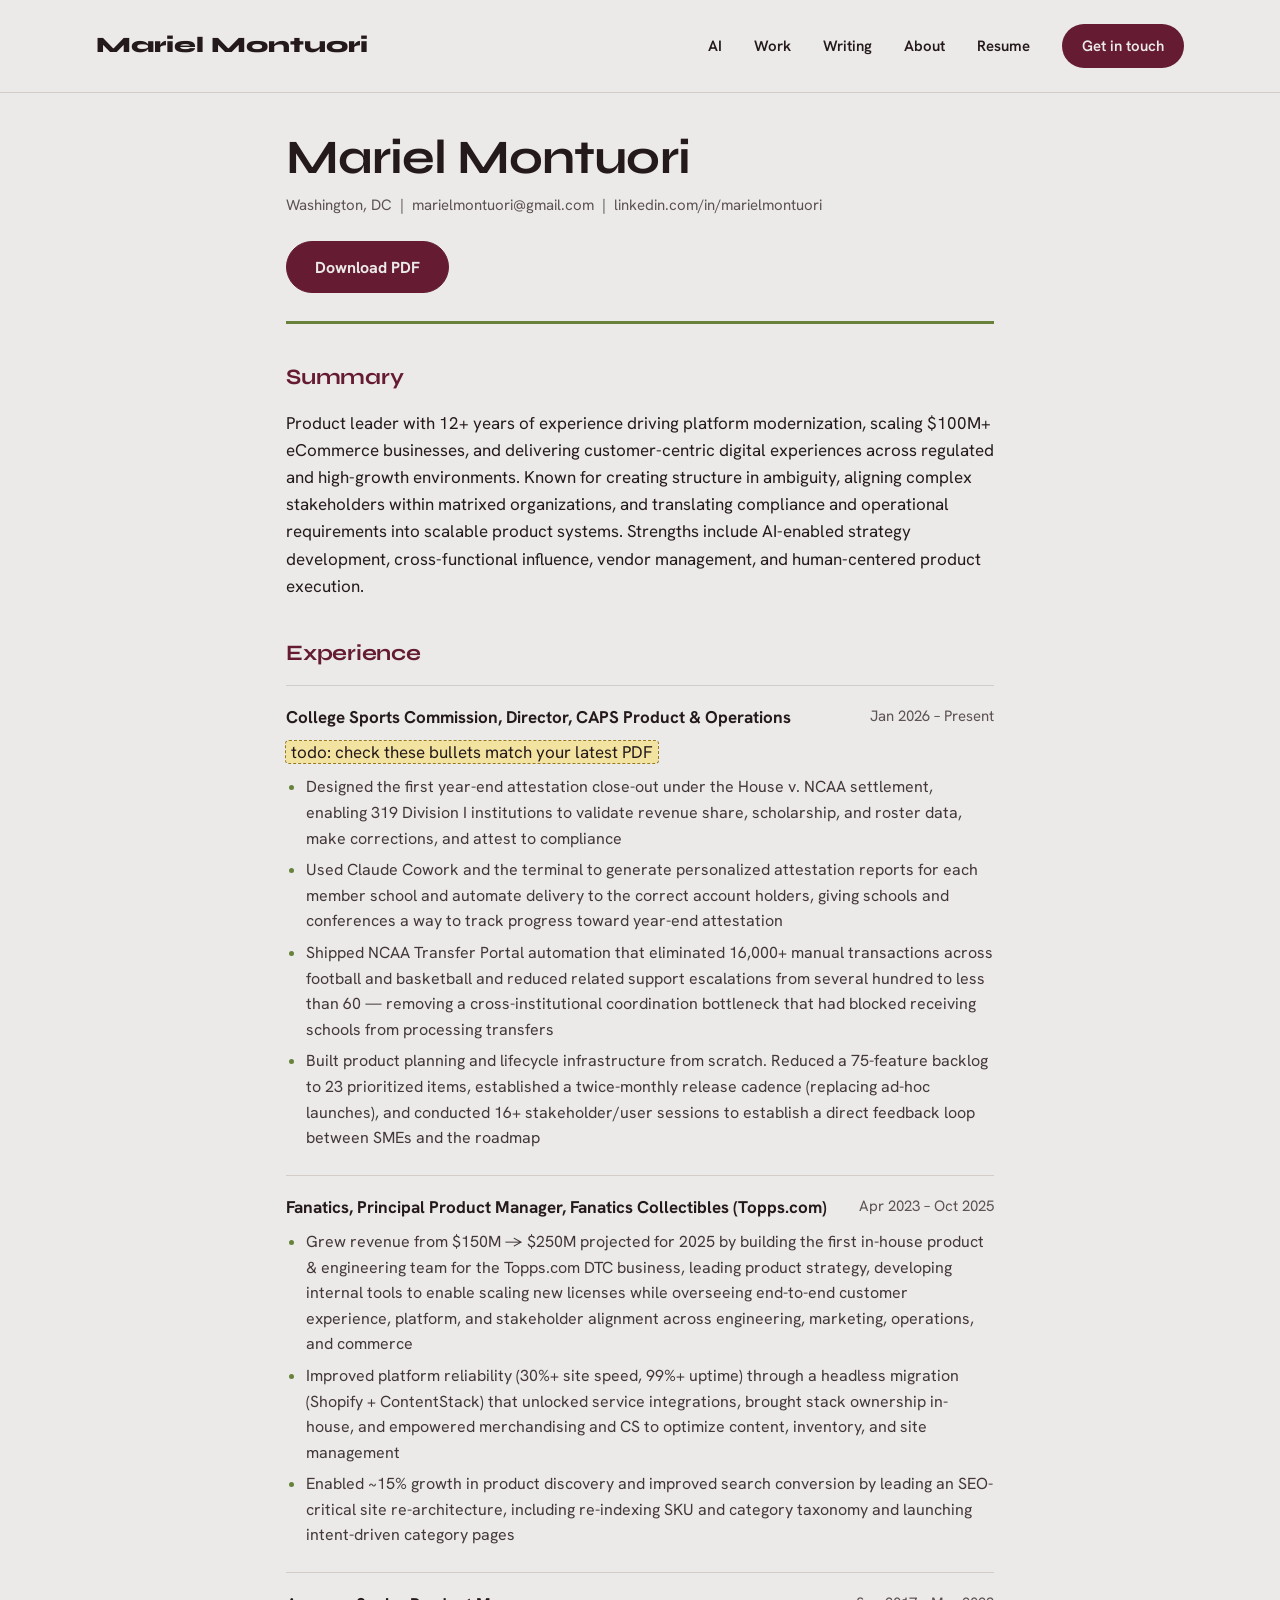
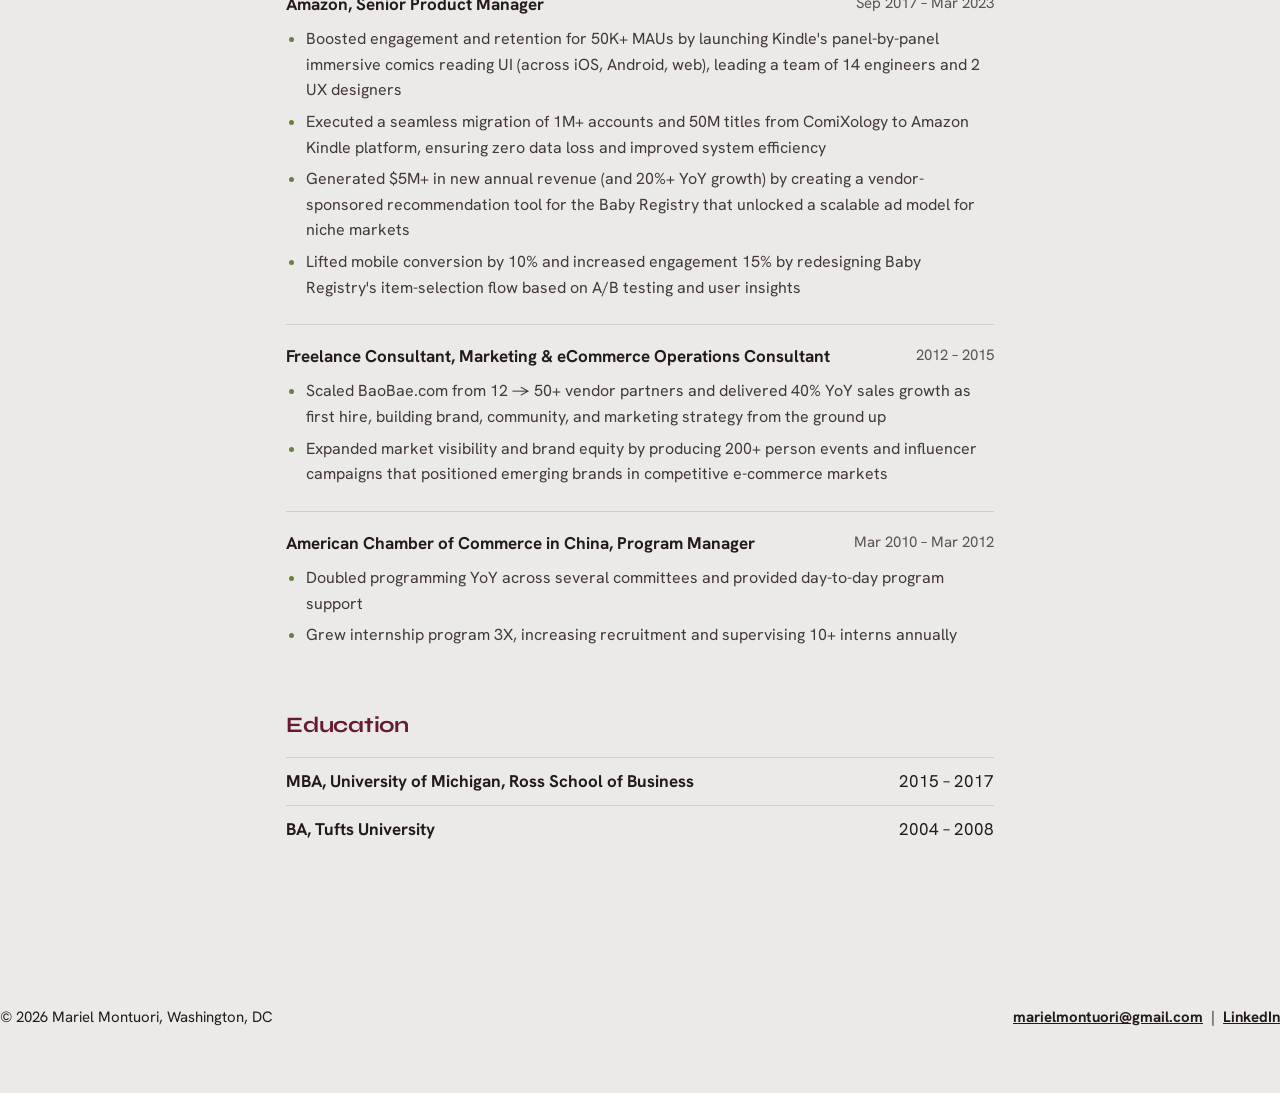
==== resume/index.html @ a65aebe3 "Create Resume index.html" ====
<!doctype html>
<html lang="en">
<head>
<meta charset="utf-8">
<meta name="viewport" content="width=device-width, initial-scale=1">
<meta property="og:image" content="https://mariel.app/og-image.png">
<link rel="preconnect" href="https://fonts.googleapis.com">
<link rel="preconnect" href="https://fonts.gstatic.com" crossorigin>
<link href="https://fonts.googleapis.com/css2?family=Syne:wght@600;700;800&family=Hanken+Grotesk:wght@400;500;600;700&display=swap" rel="stylesheet">
<link rel="stylesheet" href="/styles.css">
<title>Resume | Mariel Montuori</title>
<meta name="description" content="Resume of Mariel Montuori, product leader with 12+ years across regulated, high-growth, and global-scale businesses.">
<meta property="og:title" content="Resume | Mariel Montuori">
</head>
<body>
<nav class="site-nav" aria-label="Main">
  <div class="wrap">
    <a class="brand" href="/">Mariel Montuori</a>
    <div class="nav-links">
      <a class="hide-sm" href="/#ai">AI</a>
      <a class="hide-xs" href="/#work">Work</a>
      <a class="hide-sm" href="/writing/">Writing</a>
      <a class="hide-sm" href="/#about">About</a>
      <a href="/resume/">Resume</a>
      <a class="cta" href="/#contact"><span class="hide-xs">Get in touch</span><span class="show-xs">Contact</span></a>
    </div>
  </div>
</nav>
<main class="wrap resume">
  <div class="resume-top">
    <div>
      <h1>Mariel Montuori</h1>
      <p>Washington, DC &nbsp;|&nbsp; marielmontuori@gmail.com &nbsp;|&nbsp; linkedin.com/in/marielmontuori</p>
    </div>
    <a class="btn btn--solid" href="/resume/Mariel_Montuori_Resume.pdf" download>Download PDF</a>
  </div>

  <h2>Summary</h2>
  <p>Product leader with 12+ years of experience driving platform modernization, scaling $100M+ eCommerce businesses, and delivering customer-centric digital experiences across regulated and high-growth environments. Known for creating structure in ambiguity, aligning complex stakeholders within matrixed organizations, and translating compliance and operational requirements into scalable product systems. Strengths include AI-enabled strategy development, cross-functional influence, vendor management, and human-centered product execution.</p>

  <h2>Experience</h2>

  <div class="role">
    <div class="role-head"><b>College Sports Commission, Director, CAPS Product &amp; Operations</b><span>Jan 2026 – Present</span></div>
    <p class="todo-note" style="margin-bottom:8px"><span class="todo">todo: check these bullets match your latest PDF</span></p>
    <ul>
      <li>Designed the first year-end attestation close-out under the House v. NCAA settlement, enabling 319 Division I institutions to validate revenue share, scholarship, and roster data, make corrections, and attest to compliance</li>
      <li>Used Claude Cowork and the terminal to generate personalized attestation reports for each member school and automate delivery to the correct account holders, giving schools and conferences a way to track progress toward year-end attestation</li>
      <li>Shipped NCAA Transfer Portal automation that eliminated 16,000+ manual transactions across football and basketball and reduced related support escalations from several hundred to less than 60 — removing a cross-institutional coordination bottleneck that had blocked receiving schools from processing transfers</li>
      <li>Built product planning and lifecycle infrastructure from scratch. Reduced a 75-feature backlog to 23 prioritized items, established a twice-monthly release cadence (replacing ad-hoc launches), and conducted 16+ stakeholder/user sessions to establish a direct feedback loop between SMEs and the roadmap</li>
    </ul>
  </div>

  <div class="role">
    <div class="role-head"><b>Fanatics, Principal Product Manager, Fanatics Collectibles (Topps.com)</b><span>Apr 2023 – Oct 2025</span></div>
    <ul>
      <li>Grew revenue from $150M → $250M projected for 2025 by building the first in-house product &amp; engineering team for the Topps.com DTC business, leading product strategy, developing internal tools to enable scaling new licenses while overseeing end-to-end customer experience, platform, and stakeholder alignment across engineering, marketing, operations, and commerce</li>
      <li>Improved platform reliability (30%+ site speed, 99%+ uptime) through a headless migration (Shopify + ContentStack) that unlocked service integrations, brought stack ownership in-house, and empowered merchandising and CS to optimize content, inventory, and site management</li>
      <li>Enabled ~15% growth in product discovery and improved search conversion by leading an SEO-critical site re-architecture, including re-indexing SKU and category taxonomy and launching intent-driven category pages</li>
    </ul>
  </div>

  <div class="role">
    <div class="role-head"><b>Amazon, Senior Product Manager</b><span>Sep 2017 – Mar 2023</span></div>
    <ul>
      <li>Boosted engagement and retention for 50K+ MAUs by launching Kindle's panel-by-panel immersive comics reading UI (across iOS, Android, web), leading a team of 14 engineers and 2 UX designers</li>
      <li>Executed a seamless migration of 1M+ accounts and 50M titles from ComiXology to Amazon Kindle platform, ensuring zero data loss and improved system efficiency</li>
      <li>Generated $5M+ in new annual revenue (and 20%+ YoY growth) by creating a vendor-sponsored recommendation tool for the Baby Registry that unlocked a scalable ad model for niche markets</li>
      <li>Lifted mobile conversion by 10% and increased engagement 15% by redesigning Baby Registry's item-selection flow based on A/B testing and user insights</li>
    </ul>
  </div>

  <div class="role">
    <div class="role-head"><b>Freelance Consultant, Marketing &amp; eCommerce Operations Consultant</b><span>2012 – 2015</span></div>
    <ul>
      <li>Scaled BaoBae.com from 12 → 50+ vendor partners and delivered 40% YoY sales growth as first hire, building brand, community, and marketing strategy from the ground up</li>
      <li>Expanded market visibility and brand equity by producing 200+ person events and influencer campaigns that positioned emerging brands in competitive e-commerce markets</li>
    </ul>
  </div>

  <div class="role">
    <div class="role-head"><b>American Chamber of Commerce in China, Program Manager</b><span>Mar 2010 – Mar 2012</span></div>
    <ul>
      <li>Doubled programming YoY across several committees and provided day-to-day program support</li>
      <li>Grew internship program 3X, increasing recruitment and supervising 10+ interns annually</li>
    </ul>
  </div>

  <h2>Education</h2>
  <div class="edu"><b>MBA, University of Michigan, Ross School of Business</b><span>2015 – 2017</span></div>
  <div class="edu"><b>BA, Tufts University</b><span>2004 – 2008</span></div>
</main>
<footer class="wrap page-foot">
  <span>© 2026 Mariel Montuori, Washington, DC</span>
  <span><a href="mailto:marielmontuori@gmail.com">marielmontuori@gmail.com</a> &nbsp;|&nbsp; <a href="https://linkedin.com/in/marielmontuori">LinkedIn</a></span>
</footer>
</body>
</html>
---- styles.css ----
/* mariel.app shared styles. Oxblood palette, Syne + Hanken Grotesk. */
:root{
  --bg:#EBEAE8; --ink:#241A1B; --body:#433739; --muted:#5C5153; --rule:#D2CDC9;
  --accent:#651C32; --pop:#67823A; --photo:#D3C8C2; --chip:#DDE4D0;
  --band:#651C32; --band-text:#EBEAE8; --band-body:#E8D6DB; --band-muted:#D6BCC4; --band-rule:#874256;
  --pad:96px; --display:'Syne',system-ui,sans-serif; --text:'Hanken Grotesk',system-ui,sans-serif;
}
*{box-sizing:border-box}
html{scroll-behavior:smooth}
@media (prefers-reduced-motion:reduce){html{scroll-behavior:auto}}
body{margin:0;background:var(--bg);color:var(--ink);font-family:var(--text);font-size:17px;line-height:1.6;-webkit-font-smoothing:antialiased}
a{color:inherit}
img{max-width:100%;display:block}
:focus-visible{outline:3px solid var(--pop);outline-offset:3px;border-radius:4px}
h1,h2,h3{font-family:var(--display);font-weight:700;margin:0;letter-spacing:-.02em}
p{margin:0}
.show-xs{display:none}
.sr-only{position:absolute;width:1px;height:1px;overflow:hidden;clip:rect(0 0 0 0);white-space:nowrap}
.wrap{max-width:1440px;margin:0 auto;padding:0 var(--pad)}
.label{font-size:15px;font-weight:700;color:var(--muted)}
.grid12{display:grid;grid-template-columns:repeat(12,minmax(0,1fr));column-gap:24px}

/* Placeholders to fill before publishing. Search the file for "todo". */
.todo{background:#F3E3A0;color:#241A1B;outline:1px dashed #9A7B12;padding:0 5px;border-radius:3px;font-style:normal}
.draft{outline:1.5px dashed #9A7B12;outline-offset:8px;border-radius:4px}
.draft::before{content:"Draft: rewrite in your voice";display:block;font-size:12px;font-weight:700;color:#7A5F0C;margin-bottom:6px}

/* Buttons */
.btn{display:inline-flex;align-items:center;gap:8px;min-height:52px;padding:0 28px;border-radius:999px;font-weight:700;font-size:16px;text-decoration:none;border:1.5px solid var(--ink)}
.btn--solid{background:var(--accent);border-color:var(--accent);color:var(--bg)}
.btn-row{display:flex;flex-wrap:wrap;gap:14px}
.more{display:inline-flex;align-items:center;gap:8px;font-weight:700;text-decoration:none;border-bottom:2px solid currentColor;padding-bottom:2px;width:fit-content}
.more svg{width:18px;height:18px}

/* Nav */
.site-nav{border-bottom:1px solid var(--rule)}
.site-nav .wrap{display:flex;justify-content:space-between;align-items:center;gap:24px;padding-top:24px;padding-bottom:24px}
.brand{font-family:var(--display);font-size:22px;font-weight:800;text-decoration:none}
.nav-links{display:flex;gap:32px;align-items:center;font-size:15px;font-weight:600}
.nav-links a{text-decoration:none;white-space:nowrap}
.brand{white-space:nowrap}
.nav-links .cta{display:inline-flex;align-items:center;min-height:44px;padding:0 20px;background:var(--accent);color:var(--bg);border-radius:999px}

/* Hero */
.hero{padding-top:112px;padding-bottom:88px;align-items:end}
.hero-copy{grid-column:span 8;display:flex;flex-direction:column;gap:32px}
.hero h1{font-size:68px;line-height:1.02;letter-spacing:-.03em}
.hero h1 span{color:var(--pop)}
.hero p{max-width:700px;font-size:20px;line-height:1.55;color:var(--body)}
.photo{grid-column:span 4;aspect-ratio:4/5;background:var(--photo);border-radius:6px;overflow:hidden}
.photo img{width:100%;height:100%;object-fit:cover}

/* Timeline */
.timeline{list-style:none;margin:0;padding:0;display:grid;grid-template-columns:repeat(3,minmax(0,1fr));column-gap:32px;position:relative}
.timeline::before{content:"";position:absolute;left:0;right:0;top:9px;height:3px;background:var(--pop)}
.timeline li{position:relative;padding-top:40px;display:flex;flex-direction:column;gap:8px}
.timeline li::before{content:"";position:absolute;top:2px;left:0;width:17px;height:17px;border-radius:50%;background:var(--bg);border:3px solid var(--pop)}
.timeline li.now::before{background:var(--accent);border-color:var(--accent);box-shadow:0 0 0 5px var(--bg),0 0 0 7px var(--accent)}
.tl-years{font-family:var(--display);font-weight:700;font-size:18px;color:var(--pop)}
.now .tl-years{color:var(--accent)}
.tl-org{font-family:var(--display);font-weight:700;font-size:26px;line-height:1.1}
.tl-meta{font-size:14px;color:var(--muted)}
.tl-meta b{color:var(--accent);font-weight:700}
.tl-line{font-size:16px;line-height:1.5;color:var(--body);max-width:40ch}

/* AI band */
.band{margin-top:120px;padding:120px 0;background:var(--band);color:var(--band-text)}
.band .label{color:var(--band-muted)}
.band-head{align-items:end;margin-bottom:64px}
.band-head > div{grid-column:span 7;display:flex;flex-direction:column;gap:20px}
.band-head h2{font-size:54px;line-height:1.05}
.band-head p{grid-column:9 / span 4;color:var(--band-body)}
.cards{display:grid;grid-template-columns:repeat(2,minmax(0,1fr));gap:24px}
.card{padding:36px;border:1px solid var(--band-rule);border-radius:10px;display:flex;flex-direction:column;gap:14px}
.card h3{font-size:28px;line-height:1.15}
.card p{font-size:16px;color:var(--band-body)}
.card--flag{grid-column:1 / -1;border:2px solid var(--pop);padding:44px;gap:24px}
.card--flag h3{font-size:36px;max-width:22ch}
.facts{margin:0;display:grid;grid-template-columns:repeat(4,minmax(0,1fr));gap:28px;padding-top:24px;border-top:1px solid var(--band-rule)}
.facts dt{font-size:13px;font-weight:700;color:var(--band-muted);margin-bottom:6px}
.facts dd{margin:0;font-size:16px;line-height:1.55;color:var(--band-body)}
.band .more{color:var(--band-text)}

/* Selected work */
.section{padding-top:144px}
.section-head{display:flex;justify-content:space-between;align-items:end;gap:24px;margin-bottom:56px}
.section-head h2,.big-h2{font-size:54px;line-height:1.05}
.work{padding:40px 0;border-top:1px solid var(--rule)}
.work:first-of-type{border-top:3px solid var(--pop)}
.work:last-of-type{border-bottom:1px solid var(--rule)}
.work-who{grid-column:span 3;display:flex;flex-direction:column;gap:8px;font-size:15px}
.work-who b{color:var(--accent)}
.work-who span{color:var(--muted);line-height:1.5}
.work-body{grid-column:span 6;display:flex;flex-direction:column;gap:16px}
.work-body h3{font-size:30px;line-height:1.15}
.work-body p{color:var(--body)}
.chips{display:flex;gap:8px;flex-wrap:wrap}
.chips span{padding:6px 14px;background:var(--chip);border-radius:999px;font-size:13px;font-weight:600}
.stats{grid-column:span 3;display:flex;flex-direction:column;gap:20px;padding-left:24px;border-left:1px solid var(--rule)}
.stat b{display:block;font-family:var(--display);font-weight:700;font-size:30px;line-height:1.2;color:var(--pop)}
.stat span{font-size:14px;color:var(--muted);line-height:1.4;display:block}

/* How I work */
.principles{display:grid;grid-template-columns:repeat(3,minmax(0,1fr));gap:48px;border-top:3px solid var(--pop);padding-top:36px}
.principles h3{font-size:26px;margin-bottom:12px}
.principles p{color:var(--body)}

/* Writing */
.writing{align-items:start}
.writing-intro{grid-column:span 5;display:flex;flex-direction:column;gap:20px}
.writing-intro p{color:var(--body)}
.posts{grid-column:7 / span 6;display:flex;flex-direction:column}
.post{display:flex;justify-content:space-between;align-items:center;gap:24px;padding:26px 0;border-top:1px solid var(--rule);text-decoration:none}
.post:first-child{border-top:3px solid var(--pop)}
.post:last-of-type{border-bottom:1px solid var(--rule)}
.post small{display:block;font-size:14px;font-weight:700;color:var(--accent);margin-bottom:6px}
.post strong{font-family:var(--display);font-size:24px;line-height:1.2}
.post svg{flex:none}
.posts .more{margin-top:24px}

/* About */
.about{margin-top:144px;margin-bottom:144px;row-gap:48px}
.about-head{grid-column:span 5;display:flex;flex-direction:column;gap:28px}
.route{list-style:none;margin:0;padding:0;display:flex;flex-wrap:wrap;gap:6px 0;font-weight:600;font-size:16px}
.route li:not(:last-child)::after{content:"\2192";color:var(--muted);margin:0 10px}
.route .here{color:var(--accent);font-weight:800}
.about-body{grid-column:7 / span 6;display:flex;flex-direction:column;gap:24px;font-size:18px;line-height:1.65;color:var(--body)}
.facts-2{display:grid;grid-template-columns:repeat(2,minmax(0,1fr));gap:24px;padding-top:16px;border-top:1px solid var(--rule);font-size:15px;color:var(--ink)}
.facts-2 small{display:block;font-size:13px;font-weight:700;color:var(--muted);padding-bottom:6px}

/* Contact */
.contact{padding:120px 0 48px;background:var(--band);color:var(--band-text)}
.contact h2{font-size:84px;font-weight:800;line-height:1;letter-spacing:-.035em;max-width:1050px;margin-bottom:32px}
.contact .btn{border-color:var(--band-text)}
.contact .btn--solid{background:var(--band-text);color:var(--band);border-color:var(--band-text)}
.footer-row{display:flex;justify-content:space-between;gap:16px;margin-top:96px;padding-top:24px;border-top:1px solid var(--band-text);font-size:14px;font-weight:500}

/* Inner pages */
.back{display:inline-flex;align-items:center;gap:6px;font-weight:700;font-size:15px;text-decoration:none;color:var(--accent);margin-top:48px}
.page-head{padding-top:48px;padding-bottom:56px;max-width:1000px}
.page-head .label{margin-bottom:20px;color:var(--accent)}
.page-head h1{font-size:60px;line-height:1.04;letter-spacing:-.03em;margin-bottom:28px}
.lede{font-size:21px;line-height:1.55;color:var(--body);max-width:62ch}
.stat-row{display:grid;grid-template-columns:repeat(3,minmax(0,1fr));gap:24px;border-top:3px solid var(--pop);border-bottom:1px solid var(--rule);padding:32px 0;margin-bottom:24px}
.stat-row .stat b{font-size:40px}
.cs{padding:64px 0;border-bottom:1px solid var(--rule)}
.cs h2{grid-column:span 4;font-size:30px;line-height:1.15}
.cs .prose{grid-column:6 / span 7;display:flex;flex-direction:column;gap:18px;color:var(--body);max-width:68ch}
.steps{list-style:none;margin:8px 0 0;padding:0;display:flex;flex-direction:column;counter-reset:s}
.steps li{counter-increment:s;display:grid;grid-template-columns:56px 1fr;gap:4px 12px;padding:20px 0;border-top:1px solid var(--rule)}
.steps li::before{content:counter(s);grid-row:span 2;font-family:var(--display);font-weight:700;font-size:28px;line-height:1.1;color:var(--pop)}
.steps b{color:var(--ink);font-size:18px}
.shot{margin:0;aspect-ratio:16/9;border-radius:8px;background:var(--photo);display:flex;align-items:center;justify-content:center;text-align:center;padding:24px;color:var(--muted);font-size:15px}
.page-foot{padding:56px 0 64px;display:flex;justify-content:space-between;flex-wrap:wrap;gap:16px;font-size:15px}
.page-foot a{font-weight:700}

/* Resume */
.resume{max-width:900px;padding-top:40px;padding-bottom:96px}
.resume-top{display:flex;justify-content:space-between;align-items:end;flex-wrap:wrap;gap:24px;border-bottom:3px solid var(--pop);padding-bottom:28px;margin-bottom:32px}
.resume-top h1{font-size:48px;line-height:1.05}
.resume-top p{color:var(--muted);font-size:15px;margin-top:10px}
.resume h2{font-size:22px;margin:36px 0 14px;color:var(--accent);letter-spacing:-.01em}
.role{padding:18px 0;border-top:1px solid var(--rule)}
.role-head{display:flex;justify-content:space-between;flex-wrap:wrap;gap:4px 16px;margin-bottom:8px}
.role-head b{font-size:17px}
.role-head span{color:var(--muted);font-size:15px}
.role ul{margin:0;padding-left:20px;color:var(--body);font-size:16px}
.role li{margin:6px 0}
.role li::marker{color:var(--pop)}
.edu{display:flex;justify-content:space-between;flex-wrap:wrap;gap:4px 16px;padding:10px 0;border-top:1px solid var(--rule)}

@media print{
  .site-nav,.resume-top .btn,.todo-note,.page-foot{display:none}
  body{background:#fff;font-size:11pt}
  .resume{padding:0}
  .todo{background:none;outline:none;padding:0}
}

/* Responsive */
@media (max-width:1100px){
  :root{--pad:48px}
  .hero h1{font-size:54px}
  .band-head h2,.section-head h2,.big-h2{font-size:44px}
  .contact h2{font-size:60px}
  .facts{grid-template-columns:repeat(2,minmax(0,1fr))}
}
@media (max-width:820px){
  :root{--pad:22px}
  body{font-size:16px}
  .nav-links{gap:16px;font-size:14px}
  .brand{font-size:17px}
  .site-nav .wrap{gap:12px}
  .nav-links{gap:14px}
  .nav-links .cta{padding:0 14px;min-height:40px}
  .nav-links .hide-sm{display:none}
  .grid12{display:flex;flex-direction:column;gap:28px}
  .hero{padding-top:56px;padding-bottom:56px;align-items:stretch}
  .nav-links .hide-xs{display:none}
  .nav-links .show-xs{display:inline}
  .hero h1{font-size:40px}
  .hero p{font-size:18px}
  .photo{max-width:320px;width:100%}
  .timeline{grid-template-columns:1fr;row-gap:32px}
  .timeline::before{top:0;bottom:0;left:7px;right:auto;width:3px;height:auto}
  .timeline li{padding-top:0;padding-left:40px}
  .band{margin-top:72px;padding:72px 0}
  .band-head{margin-bottom:40px}
  .band-head h2,.section-head h2,.big-h2{font-size:34px}
  .cards{grid-template-columns:1fr}
  .card,.card--flag{padding:26px}
  .card--flag h3{font-size:28px}
  .facts{grid-template-columns:1fr}
  .section{padding-top:88px}
  .section-head{flex-direction:column;align-items:start;margin-bottom:32px}
  .stats{padding-left:0;border-left:0;flex-direction:row;flex-wrap:wrap;gap:20px 32px}
  .principles{grid-template-columns:1fr;gap:32px}
  .about{margin-top:88px;margin-bottom:88px}
  .contact{padding-top:72px}
  .contact h2{font-size:42px}
  .footer-row{margin-top:56px}
  .page-head h1{font-size:38px}
  .lede{font-size:18px}
  .stat-row{grid-template-columns:1fr}
  .cs{padding:44px 0}
  .resume-top h1{font-size:36px}
}
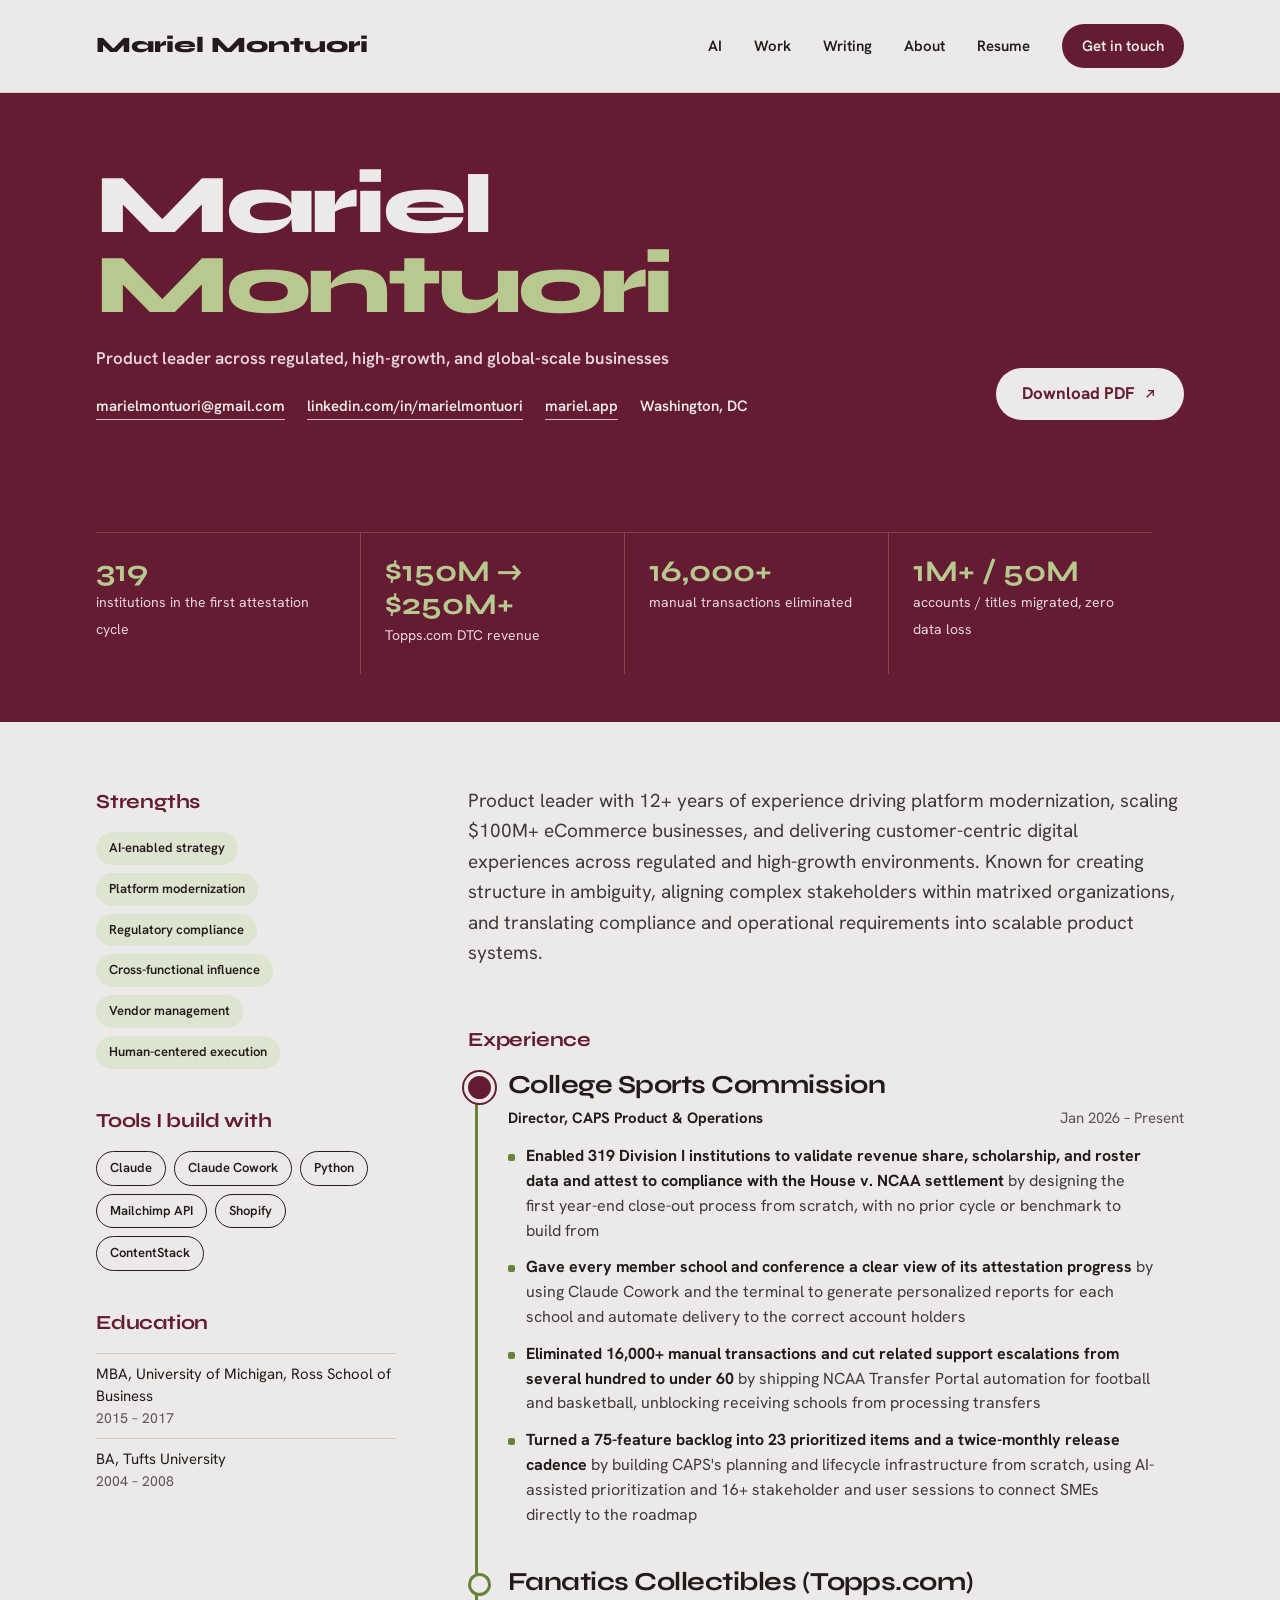
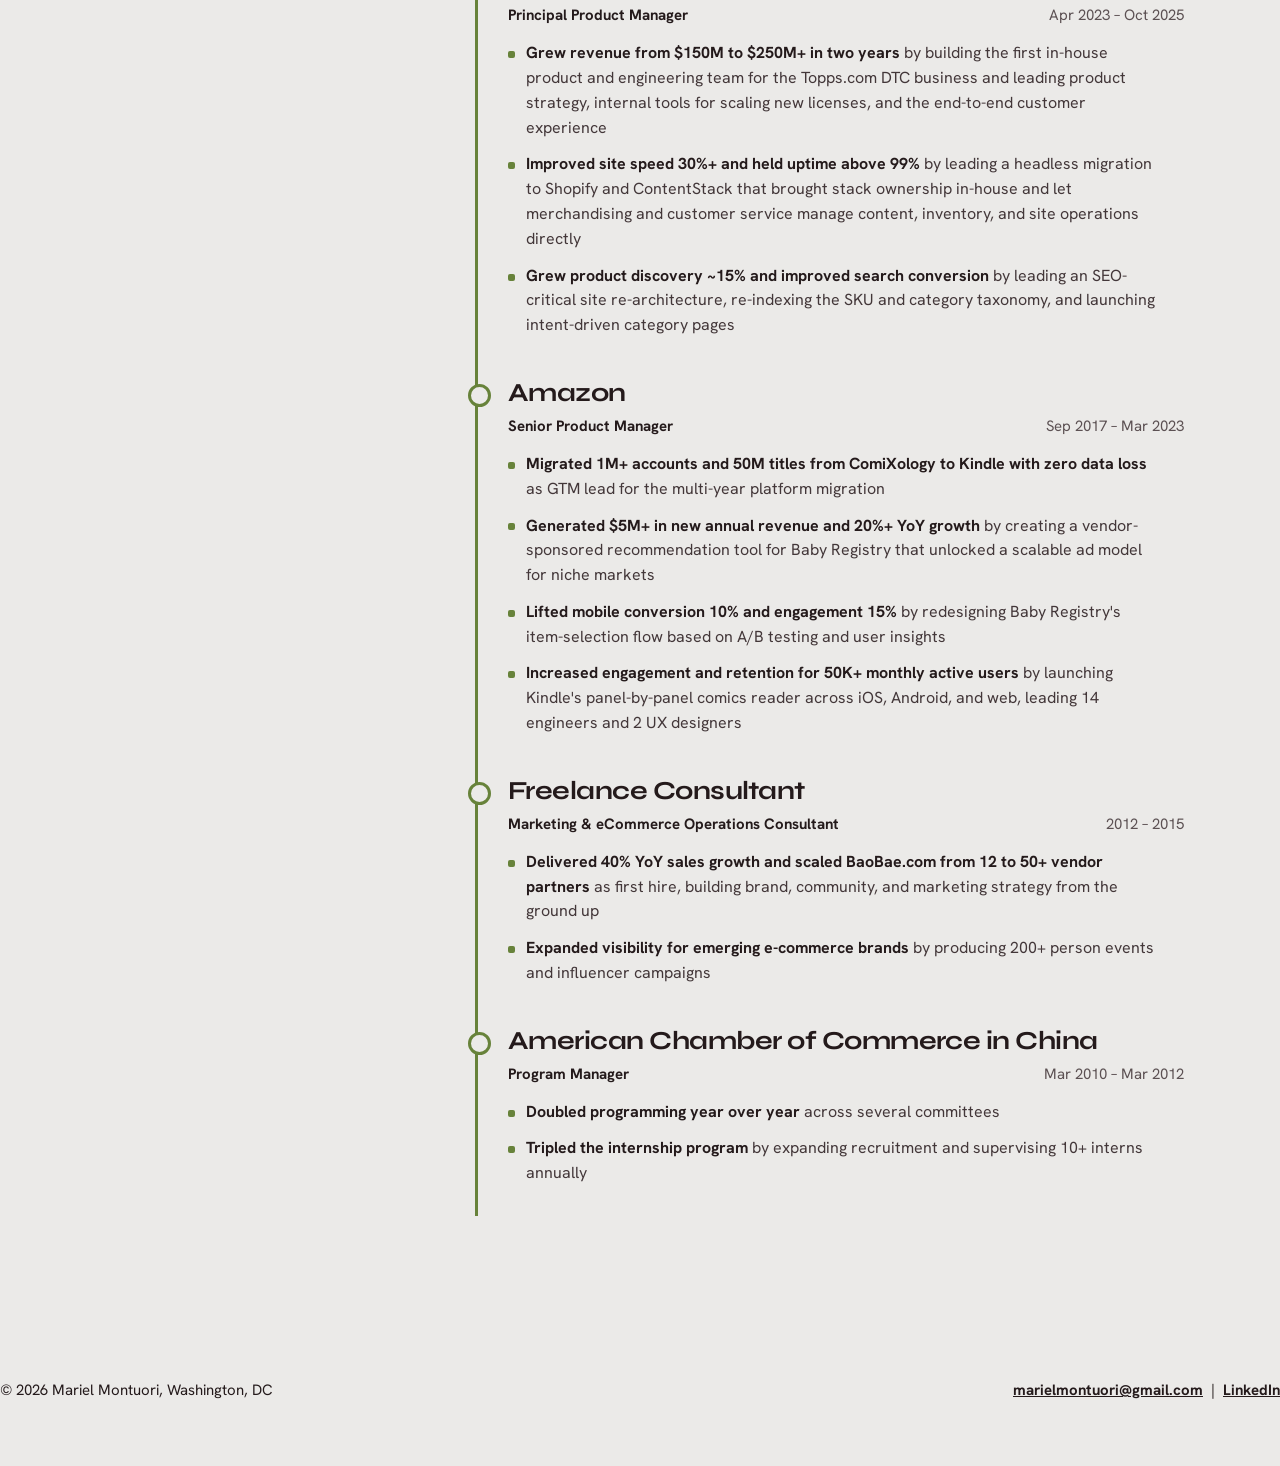
==== commit 5b806e7f: "Update resume index.html" ====
--- a/resume/index.html
+++ b/resume/index.html
@@ -11,6 +11,78 @@
 <title>Resume | Mariel Montuori</title>
 <meta name="description" content="Resume of Mariel Montuori, product leader with 12+ years across regulated, high-growth, and global-scale businesses.">
 <meta property="og:title" content="Resume | Mariel Montuori">
+<style>
+/* Resume page only. Shared tokens come from /styles.css */
+.cv-hero{background:var(--band);color:var(--band-text)}
+.cv-hero .wrap{display:grid;grid-template-columns:minmax(0,1fr) auto;gap:32px;align-items:end;padding-top:72px;padding-bottom:40px}
+.cv-hero h1{font-size:84px;font-weight:800;line-height:.95;letter-spacing:-.04em}
+.cv-hero h1 span{display:block;color:#B7C98F}
+.cv-tag{margin-top:20px;font-size:17px;font-weight:600;color:var(--band-body)}
+.cv-links{display:flex;flex-wrap:wrap;gap:10px 22px;margin-top:22px;font-size:15px;font-weight:600}
+.cv-links a{text-decoration:none;border-bottom:1.5px solid var(--band-muted);padding-bottom:1px}
+.cv-dl{display:inline-flex;align-items:center;gap:8px;min-height:52px;padding:0 26px;border-radius:999px;background:var(--band-text);color:var(--band);font-weight:700;text-decoration:none;white-space:nowrap}
+.cv-strip{margin-bottom:8px;display:grid;grid-template-columns:repeat(4,minmax(0,1fr));border-top:1px solid var(--band-rule)}
+.cv-strip div{padding:22px 24px 26px 0}
+.cv-strip div + div{padding-left:24px;border-left:1px solid var(--band-rule)}
+.cv-strip b{display:block;font-family:var(--display);font-size:30px;line-height:1.1;color:#B7C98F}
+.cv-strip span{font-size:14px;color:var(--band-body)}
+
+.cv-body{display:grid;grid-template-columns:300px minmax(0,1fr);gap:72px;padding-top:64px;padding-bottom:96px}
+.cv-side{display:flex;flex-direction:column;gap:36px;align-self:start;position:sticky;top:24px}
+.cv-side h2,.cv-main h2{font-size:20px;letter-spacing:-.01em;color:var(--accent);margin-bottom:14px}
+.cv-chips{display:flex;flex-wrap:wrap;gap:8px}
+.cv-chips span{padding:6px 13px;border-radius:999px;background:var(--chip);font-size:13px;font-weight:600}
+.cv-chips.alt span{background:transparent;border:1.5px solid var(--ink)}
+.cv-edu p{font-size:15px;line-height:1.45;padding:10px 0;border-top:1px solid var(--rule)}
+.cv-edu p span{display:block;color:var(--muted);font-size:14px}
+
+.cv-summary{font-size:19px;line-height:1.6;color:var(--body);max-width:68ch;margin-bottom:56px}
+.cv-roles{position:relative;padding-left:40px}
+.cv-roles::before{content:"";position:absolute;left:7px;top:10px;bottom:10px;width:3px;background:var(--pop)}
+.cv-role{position:relative;padding-bottom:40px}
+.cv-role::before{content:"";position:absolute;left:-40px;top:6px;width:17px;height:17px;border-radius:50%;background:var(--bg);border:3px solid var(--pop)}
+.cv-now::before{background:var(--accent);border-color:var(--accent);box-shadow:0 0 0 4px var(--bg),0 0 0 6px var(--accent)}
+.cv-role h3{font-size:26px;line-height:1.15}
+.cv-when{display:flex;justify-content:space-between;flex-wrap:wrap;gap:4px 16px;margin:6px 0 14px;font-size:15px;color:var(--muted)}
+.cv-when span:first-child{font-weight:700;color:var(--ink)}
+.cv-role ul{list-style:none;margin:0;padding:0;display:flex;flex-direction:column;gap:12px}
+.cv-role li{font-size:16px;line-height:1.55;color:var(--body);padding-left:18px;position:relative;max-width:72ch}
+.cv-role li::before{content:"";position:absolute;left:0;top:.62em;width:7px;height:7px;background:var(--pop);border-radius:2px}
+.cv-role li strong{color:var(--ink);font-weight:700}
+
+@media (max-width:980px){
+  .cv-hero h1{font-size:60px}
+  .cv-body{grid-template-columns:1fr;gap:48px}
+  .cv-side{position:static;order:2}
+  .cv-strip{grid-template-columns:repeat(2,minmax(0,1fr))}
+  .cv-strip div:nth-child(3){padding-left:0;border-left:0}
+  .cv-strip div:nth-child(n+3){border-top:1px solid var(--band-rule)}
+}
+@media (max-width:620px){
+  .cv-hero .wrap{grid-template-columns:1fr;padding-top:48px}
+  .cv-hero h1{font-size:46px}
+  .cv-strip b{font-size:24px}
+  .cv-strip div,.cv-strip div + div{padding:16px 12px 18px 0}
+  .cv-strip div:nth-child(even){padding-left:12px}
+  .cv-roles{padding-left:30px}
+  .cv-role::before{left:-30px}
+  .cv-roles::before{left:6px}
+  .cv-summary{font-size:17px}
+}
+@media print{
+  @page{margin:0.45in}
+  .site-nav,.page-foot,.cv-dl{display:none}
+  body{background:#fff}
+  .cv-hero,.cv-strip,.cv-role::before,.cv-roles::before,.cv-role li::before,.cv-chips span{-webkit-print-color-adjust:exact;print-color-adjust:exact}
+  .cv-hero .wrap{padding:28px 32px 20px}
+  .cv-hero h1{font-size:44px}
+  .cv-body{grid-template-columns:200px 1fr;gap:32px;padding:24px 0 0}
+  .cv-side{position:static}
+  .cv-summary{font-size:12pt;margin-bottom:20px}
+  .cv-role{padding-bottom:16px;break-inside:avoid}
+  .cv-role li{font-size:10pt}
+}
+</style>
 </head>
 <body>
 <nav class="site-nav" aria-label="Main">
@@ -26,70 +98,111 @@
     </div>
   </div>
 </nav>
-<main class="wrap resume">
-  <div class="resume-top">
+
+<header class="cv-hero">
+  <div class="wrap">
     <div>
-      <h1>Mariel Montuori</h1>
-      <p>Washington, DC &nbsp;|&nbsp; marielmontuori@gmail.com &nbsp;|&nbsp; linkedin.com/in/marielmontuori</p>
-    </div>
-    <a class="btn btn--solid" href="/resume/Mariel_Montuori_Resume.pdf" download>Download PDF</a>
-  </div>
-
-  <h2>Summary</h2>
-  <p>Product leader with 12+ years of experience driving platform modernization, scaling $100M+ eCommerce businesses, and delivering customer-centric digital experiences across regulated and high-growth environments. Known for creating structure in ambiguity, aligning complex stakeholders within matrixed organizations, and translating compliance and operational requirements into scalable product systems. Strengths include AI-enabled strategy development, cross-functional influence, vendor management, and human-centered product execution.</p>
-
-  <h2>Experience</h2>
-
-  <div class="role">
-    <div class="role-head"><b>College Sports Commission, Director, CAPS Product &amp; Operations</b><span>Jan 2026 – Present</span></div>
-    <p class="todo-note" style="margin-bottom:8px"><span class="todo">todo: check these bullets match your latest PDF</span></p>
-    <ul>
-      <li>Designed the first year-end attestation close-out under the House v. NCAA settlement, enabling 319 Division I institutions to validate revenue share, scholarship, and roster data, make corrections, and attest to compliance</li>
-      <li>Used Claude Cowork and the terminal to generate personalized attestation reports for each member school and automate delivery to the correct account holders, giving schools and conferences a way to track progress toward year-end attestation</li>
-      <li>Shipped NCAA Transfer Portal automation that eliminated 16,000+ manual transactions across football and basketball and reduced related support escalations from several hundred to less than 60 — removing a cross-institutional coordination bottleneck that had blocked receiving schools from processing transfers</li>
-      <li>Built product planning and lifecycle infrastructure from scratch. Reduced a 75-feature backlog to 23 prioritized items, established a twice-monthly release cadence (replacing ad-hoc launches), and conducted 16+ stakeholder/user sessions to establish a direct feedback loop between SMEs and the roadmap</li>
-    </ul>
-  </div>
-
-  <div class="role">
-    <div class="role-head"><b>Fanatics, Principal Product Manager, Fanatics Collectibles (Topps.com)</b><span>Apr 2023 – Oct 2025</span></div>
-    <ul>
-      <li>Grew revenue from $150M → $250M projected for 2025 by building the first in-house product &amp; engineering team for the Topps.com DTC business, leading product strategy, developing internal tools to enable scaling new licenses while overseeing end-to-end customer experience, platform, and stakeholder alignment across engineering, marketing, operations, and commerce</li>
-      <li>Improved platform reliability (30%+ site speed, 99%+ uptime) through a headless migration (Shopify + ContentStack) that unlocked service integrations, brought stack ownership in-house, and empowered merchandising and CS to optimize content, inventory, and site management</li>
-      <li>Enabled ~15% growth in product discovery and improved search conversion by leading an SEO-critical site re-architecture, including re-indexing SKU and category taxonomy and launching intent-driven category pages</li>
-    </ul>
-  </div>
-
-  <div class="role">
-    <div class="role-head"><b>Amazon, Senior Product Manager</b><span>Sep 2017 – Mar 2023</span></div>
-    <ul>
-      <li>Boosted engagement and retention for 50K+ MAUs by launching Kindle's panel-by-panel immersive comics reading UI (across iOS, Android, web), leading a team of 14 engineers and 2 UX designers</li>
-      <li>Executed a seamless migration of 1M+ accounts and 50M titles from ComiXology to Amazon Kindle platform, ensuring zero data loss and improved system efficiency</li>
-      <li>Generated $5M+ in new annual revenue (and 20%+ YoY growth) by creating a vendor-sponsored recommendation tool for the Baby Registry that unlocked a scalable ad model for niche markets</li>
-      <li>Lifted mobile conversion by 10% and increased engagement 15% by redesigning Baby Registry's item-selection flow based on A/B testing and user insights</li>
-    </ul>
-  </div>
-
-  <div class="role">
-    <div class="role-head"><b>Freelance Consultant, Marketing &amp; eCommerce Operations Consultant</b><span>2012 – 2015</span></div>
-    <ul>
-      <li>Scaled BaoBae.com from 12 → 50+ vendor partners and delivered 40% YoY sales growth as first hire, building brand, community, and marketing strategy from the ground up</li>
-      <li>Expanded market visibility and brand equity by producing 200+ person events and influencer campaigns that positioned emerging brands in competitive e-commerce markets</li>
-    </ul>
-  </div>
-
-  <div class="role">
-    <div class="role-head"><b>American Chamber of Commerce in China, Program Manager</b><span>Mar 2010 – Mar 2012</span></div>
-    <ul>
-      <li>Doubled programming YoY across several committees and provided day-to-day program support</li>
-      <li>Grew internship program 3X, increasing recruitment and supervising 10+ interns annually</li>
-    </ul>
-  </div>
-
-  <h2>Education</h2>
-  <div class="edu"><b>MBA, University of Michigan, Ross School of Business</b><span>2015 – 2017</span></div>
-  <div class="edu"><b>BA, Tufts University</b><span>2004 – 2008</span></div>
+      <h1>Mariel <span>Montuori</span></h1>
+      <p class="cv-tag">Product leader across regulated, high-growth, and global-scale businesses</p>
+      <div class="cv-links">
+        <a href="mailto:marielmontuori@gmail.com">marielmontuori@gmail.com</a>
+        <a href="https://linkedin.com/in/marielmontuori">linkedin.com/in/marielmontuori</a>
+        <a href="/">mariel.app</a>
+        <span>Washington, DC</span>
+      </div>
+    </div>
+    <a class="cv-dl" href="/resume/Mariel_Montuori_Resume.pdf" download>Download PDF <svg viewBox="0 0 24 24" width="16" height="16" fill="none" stroke="currentColor" stroke-width="2" aria-hidden="true"><path d="M7 17L17 7M9 7h8v8"/></svg></a>
+  </div>
+  <div class="wrap">
+    <div class="cv-strip">
+      <div><b>319</b><span>institutions in the first attestation cycle</span></div>
+      <div><b>$150M → $250M+</b><span>Topps.com DTC revenue</span></div>
+      <div><b>16,000+</b><span>manual transactions eliminated</span></div>
+      <div><b>1M+ / 50M</b><span>accounts / titles migrated, zero data loss</span></div>
+    </div>
+  </div>
+</header>
+
+<main class="wrap cv-body">
+  <aside class="cv-side">
+    <section>
+      <h2>Strengths</h2>
+      <div class="cv-chips"><span>AI-enabled strategy</span><span>Platform modernization</span><span>Regulatory compliance</span><span>Cross-functional influence</span><span>Vendor management</span><span>Human-centered execution</span></div>
+    </section>
+    <section>
+      <h2>Tools I build with</h2>
+      <div class="cv-chips alt"><span>Claude</span><span>Claude Cowork</span><span>Python</span><span>Mailchimp API</span><span>Shopify</span><span>ContentStack</span></div>
+    </section>
+    <section class="cv-edu">
+      <h2>Education</h2>
+      <p>MBA, University of Michigan, Ross School of Business<span>2015 – 2017</span></p>
+      <p>BA, Tufts University<span>2004 – 2008</span></p>
+    </section>
+  </aside>
+
+  <div class="cv-main">
+    <p class="cv-summary">Product leader with 12+ years of experience driving platform modernization, scaling $100M+ eCommerce businesses, and delivering customer-centric digital experiences across regulated and high-growth environments. Known for creating structure in ambiguity, aligning complex stakeholders within matrixed organizations, and translating compliance and operational requirements into scalable product systems.</p>
+    <h2>Experience</h2>
+    <div class="cv-roles">
+    <article class="cv-role cv-now">
+      <header>
+        <h3>College Sports Commission</h3>
+        <div class="cv-when"><span>Director, CAPS Product &amp; Operations</span><span>Jan 2026 – Present</span></div>
+      </header>
+      <ul>
+        <li><strong>Enabled 319 Division I institutions to validate revenue share, scholarship, and roster data and attest to compliance with the House v. NCAA settlement</strong> by designing the first year-end close-out process from scratch, with no prior cycle or benchmark to build from</li>
+        <li><strong>Gave every member school and conference a clear view of its attestation progress</strong> by using Claude Cowork and the terminal to generate personalized reports for each school and automate delivery to the correct account holders</li>
+        <li><strong>Eliminated 16,000+ manual transactions and cut related support escalations from several hundred to under 60</strong> by shipping NCAA Transfer Portal automation for football and basketball, unblocking receiving schools from processing transfers</li>
+        <li><strong>Turned a 75-feature backlog into 23 prioritized items and a twice-monthly release cadence</strong> by building CAPS's planning and lifecycle infrastructure from scratch, using AI-assisted prioritization and 16+ stakeholder and user sessions to connect SMEs directly to the roadmap</li>
+      </ul>
+    </article>
+    <article class="cv-role">
+      <header>
+        <h3>Fanatics Collectibles (Topps.com)</h3>
+        <div class="cv-when"><span>Principal Product Manager</span><span>Apr 2023 – Oct 2025</span></div>
+      </header>
+      <ul>
+        <li><strong>Grew revenue from $150M to $250M+ in two years</strong> by building the first in-house product and engineering team for the Topps.com DTC business and leading product strategy, internal tools for scaling new licenses, and the end-to-end customer experience</li>
+        <li><strong>Improved site speed 30%+ and held uptime above 99%</strong> by leading a headless migration to Shopify and ContentStack that brought stack ownership in-house and let merchandising and customer service manage content, inventory, and site operations directly</li>
+        <li><strong>Grew product discovery ~15% and improved search conversion</strong> by leading an SEO-critical site re-architecture, re-indexing the SKU and category taxonomy, and launching intent-driven category pages</li>
+      </ul>
+    </article>
+    <article class="cv-role">
+      <header>
+        <h3>Amazon</h3>
+        <div class="cv-when"><span>Senior Product Manager</span><span>Sep 2017 – Mar 2023</span></div>
+      </header>
+      <ul>
+        <li><strong>Migrated 1M+ accounts and 50M titles from ComiXology to Kindle with zero data loss</strong> as GTM lead for the multi-year platform migration</li>
+        <li><strong>Generated $5M+ in new annual revenue and 20%+ YoY growth</strong> by creating a vendor-sponsored recommendation tool for Baby Registry that unlocked a scalable ad model for niche markets</li>
+        <li><strong>Lifted mobile conversion 10% and engagement 15%</strong> by redesigning Baby Registry's item-selection flow based on A/B testing and user insights</li>
+        <li><strong>Increased engagement and retention for 50K+ monthly active users</strong> by launching Kindle's panel-by-panel comics reader across iOS, Android, and web, leading 14 engineers and 2 UX designers</li>
+      </ul>
+    </article>
+    <article class="cv-role">
+      <header>
+        <h3>Freelance Consultant</h3>
+        <div class="cv-when"><span>Marketing &amp; eCommerce Operations Consultant</span><span>2012 – 2015</span></div>
+      </header>
+      <ul>
+        <li><strong>Delivered 40% YoY sales growth and scaled BaoBae.com from 12 to 50+ vendor partners</strong> as first hire, building brand, community, and marketing strategy from the ground up</li>
+        <li><strong>Expanded visibility for emerging e-commerce brands</strong> by producing 200+ person events and influencer campaigns</li>
+      </ul>
+    </article>
+    <article class="cv-role">
+      <header>
+        <h3>American Chamber of Commerce in China</h3>
+        <div class="cv-when"><span>Program Manager</span><span>Mar 2010 – Mar 2012</span></div>
+      </header>
+      <ul>
+        <li><strong>Doubled programming year over year</strong> across several committees</li>
+        <li><strong>Tripled the internship program</strong> by expanding recruitment and supervising 10+ interns annually</li>
+      </ul>
+    </article>
+    </div>
+  </div>
 </main>
+
 <footer class="wrap page-foot">
   <span>© 2026 Mariel Montuori, Washington, DC</span>
   <span><a href="mailto:marielmontuori@gmail.com">marielmontuori@gmail.com</a> &nbsp;|&nbsp; <a href="https://linkedin.com/in/marielmontuori">LinkedIn</a></span>
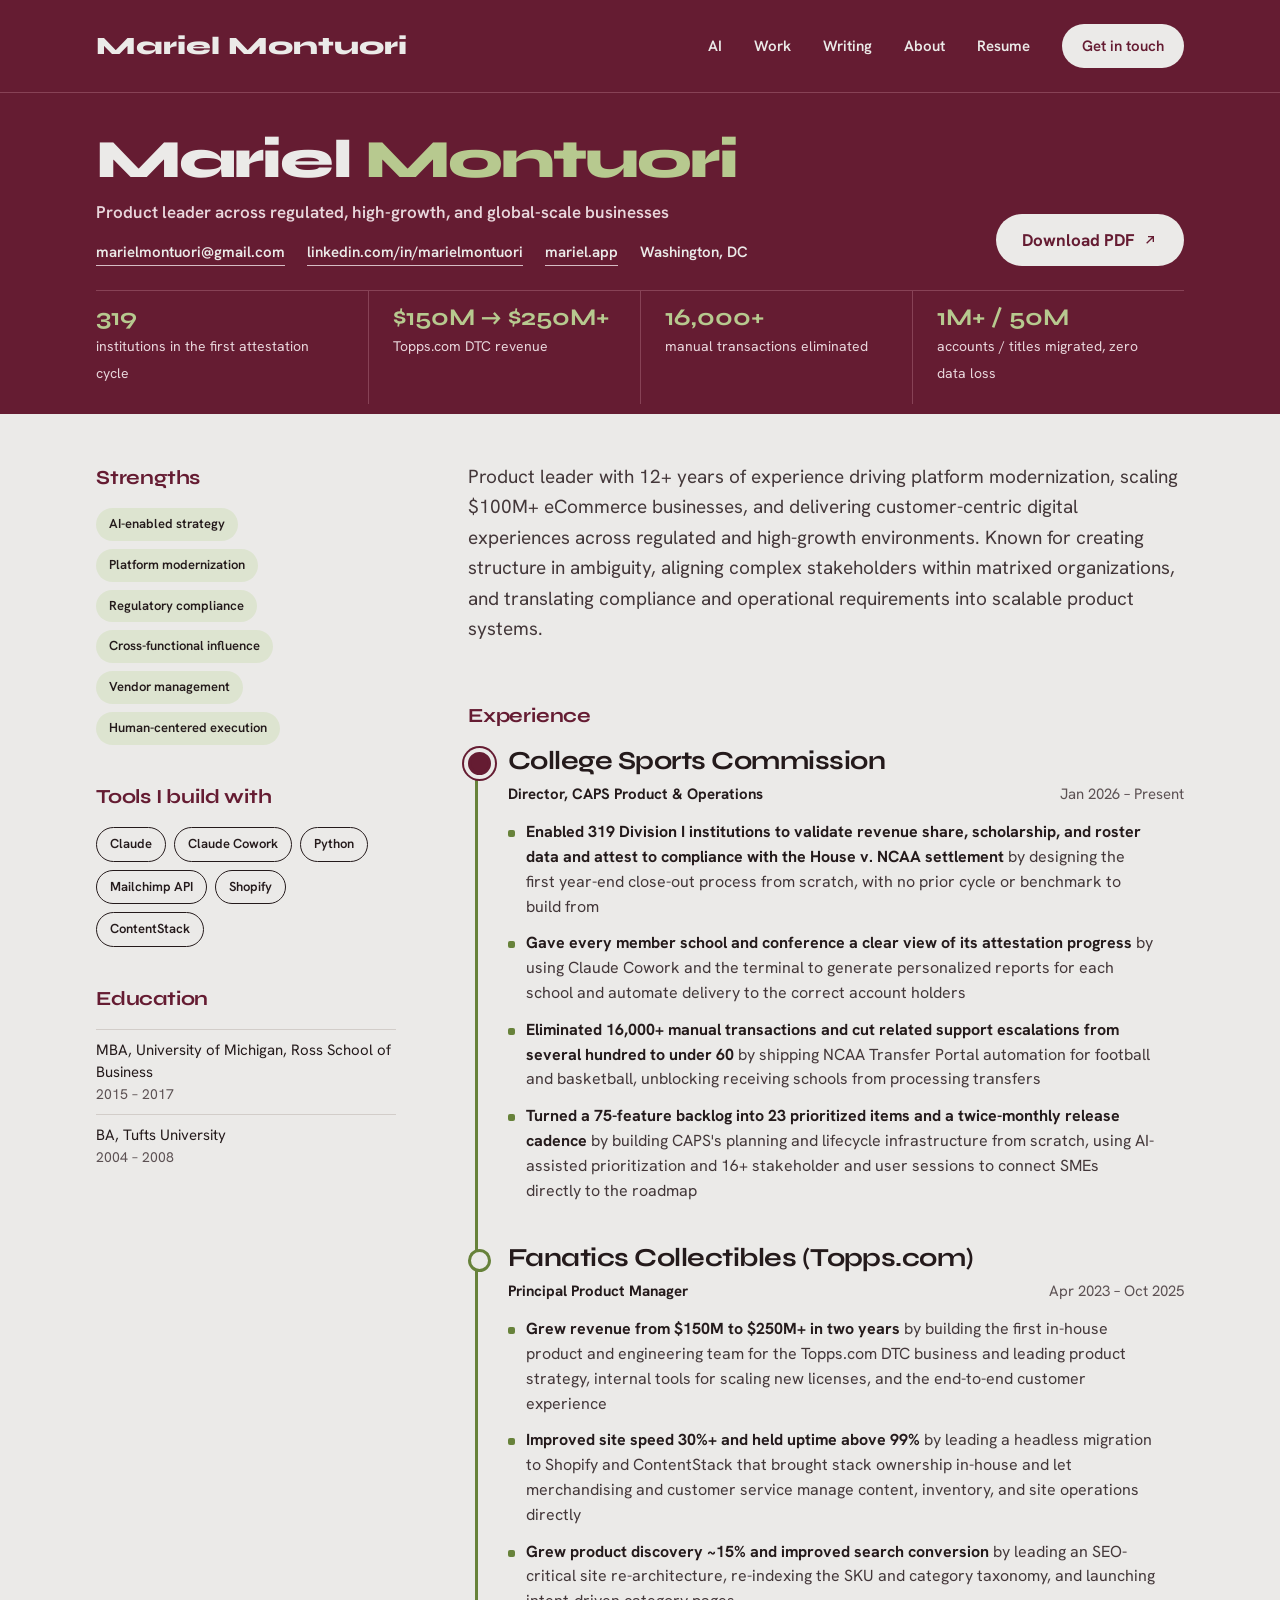
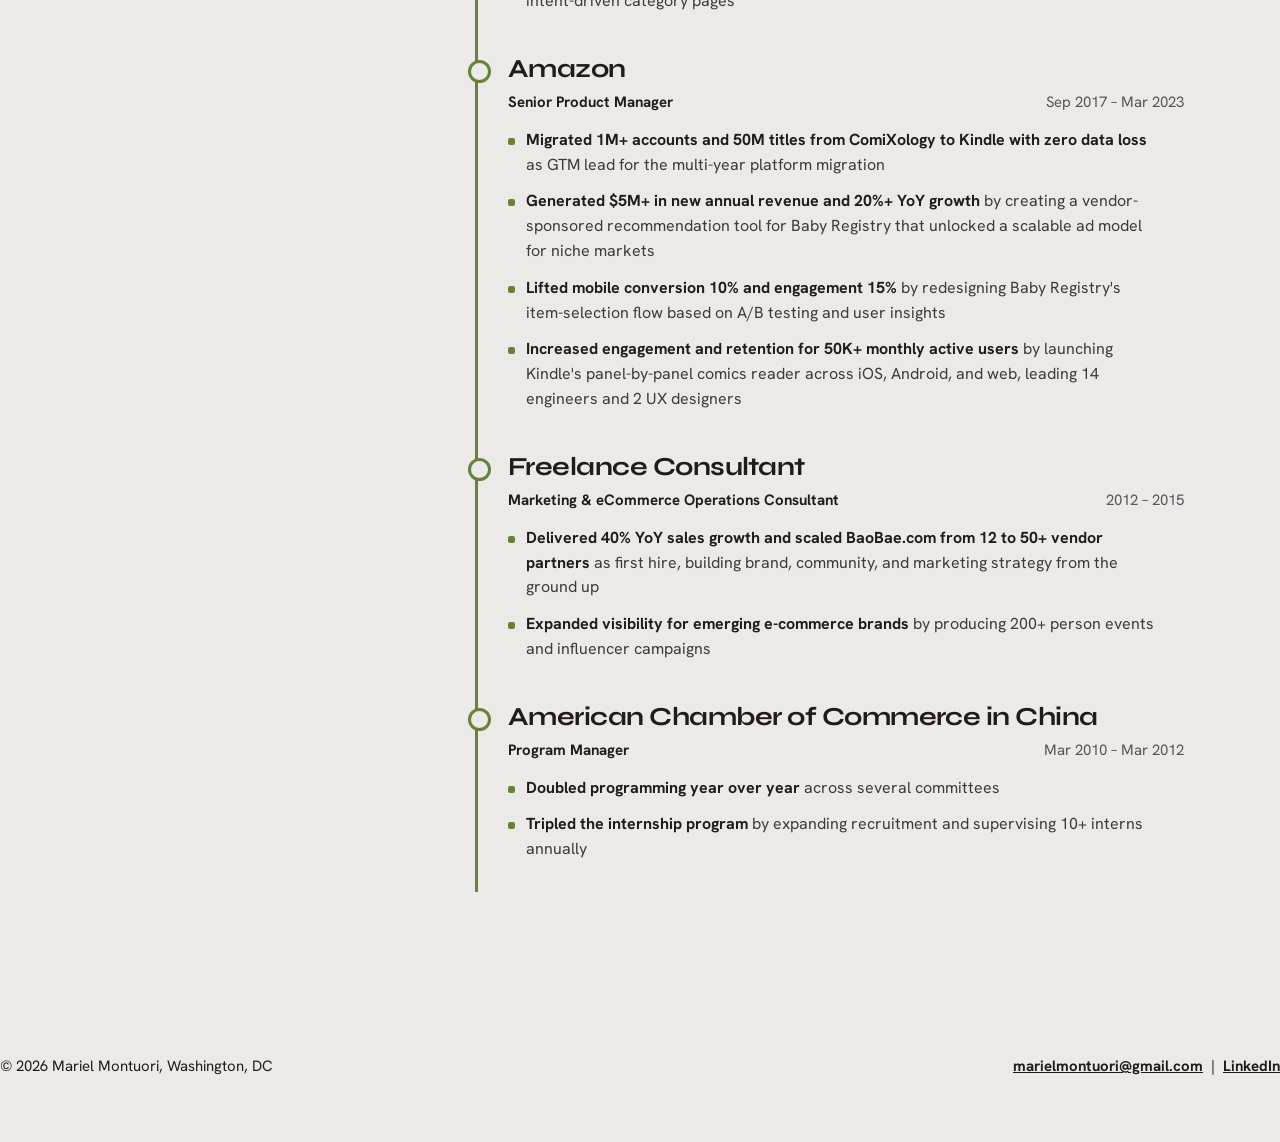
==== commit 4ceea6be: "Update index.html" ====
--- a/resume/index.html
+++ b/resume/index.html
@@ -7,6 +7,10 @@
 <link rel="preconnect" href="https://fonts.googleapis.com">
 <link rel="preconnect" href="https://fonts.gstatic.com" crossorigin>
 <link href="https://fonts.googleapis.com/css2?family=Syne:wght@600;700;800&family=Hanken+Grotesk:wght@400;500;600;700&display=swap" rel="stylesheet">
+<link rel="icon" href="/favicon.svg" type="image/svg+xml">
+<link rel="icon" href="/favicon-32.png" sizes="32x32" type="image/png">
+<link rel="apple-touch-icon" href="/apple-touch-icon.png">
+<meta name="theme-color" content="#651C32">
 <link rel="stylesheet" href="/styles.css">
 <title>Resume | Mariel Montuori</title>
 <meta name="description" content="Resume of Mariel Montuori, product leader with 12+ years across regulated, high-growth, and global-scale businesses.">
@@ -14,21 +18,22 @@
 <style>
 /* Resume page only. Shared tokens come from /styles.css */
 .cv-hero{background:var(--band);color:var(--band-text)}
-.cv-hero .wrap{display:grid;grid-template-columns:minmax(0,1fr) auto;gap:32px;align-items:end;padding-top:72px;padding-bottom:40px}
-.cv-hero h1{font-size:84px;font-weight:800;line-height:.95;letter-spacing:-.04em}
-.cv-hero h1 span{display:block;color:#B7C98F}
-.cv-tag{margin-top:20px;font-size:17px;font-weight:600;color:var(--band-body)}
-.cv-links{display:flex;flex-wrap:wrap;gap:10px 22px;margin-top:22px;font-size:15px;font-weight:600}
+.cv-hero .wrap{display:grid;grid-template-columns:minmax(0,1fr) auto;gap:32px;align-items:end;padding-top:40px;padding-bottom:24px}
+.cv-hero h1{font-size:54px;font-weight:800;line-height:1;letter-spacing:-.035em}
+.cv-hero h1 span{color:#B7C98F}
+.cv-tag{margin-top:12px;font-size:17px;font-weight:600;color:var(--band-body)}
+.cv-links{display:flex;flex-wrap:wrap;gap:8px 22px;margin-top:14px;font-size:15px;font-weight:600}
 .cv-links a{text-decoration:none;border-bottom:1.5px solid var(--band-muted);padding-bottom:1px}
 .cv-dl{display:inline-flex;align-items:center;gap:8px;min-height:52px;padding:0 26px;border-radius:999px;background:var(--band-text);color:var(--band);font-weight:700;text-decoration:none;white-space:nowrap}
-.cv-strip{margin-bottom:8px;display:grid;grid-template-columns:repeat(4,minmax(0,1fr));border-top:1px solid var(--band-rule)}
-.cv-strip div{padding:22px 24px 26px 0}
+.cv-hero .cv-strip-wrap{display:block;padding-top:0;padding-bottom:10px}
+.cv-strip{display:grid;grid-template-columns:repeat(4,minmax(0,1fr));border-top:1px solid var(--band-rule)}
+.cv-strip div{padding:14px 24px 18px 0}
 .cv-strip div + div{padding-left:24px;border-left:1px solid var(--band-rule)}
-.cv-strip b{display:block;font-family:var(--display);font-size:30px;line-height:1.1;color:#B7C98F}
+.cv-strip b{display:block;font-family:var(--display);font-size:24px;line-height:1.1;color:#B7C98F}
 .cv-strip span{font-size:14px;color:var(--band-body)}
 
-.cv-body{display:grid;grid-template-columns:300px minmax(0,1fr);gap:72px;padding-top:64px;padding-bottom:96px}
-.cv-side{display:flex;flex-direction:column;gap:36px;align-self:start;position:sticky;top:24px}
+.cv-body{display:grid;grid-template-columns:300px minmax(0,1fr);gap:72px;padding-top:48px;padding-bottom:96px}
+.cv-side{display:flex;flex-direction:column;gap:36px;align-self:start;position:sticky;top:112px}
 .cv-side h2,.cv-main h2{font-size:20px;letter-spacing:-.01em;color:var(--accent);margin-bottom:14px}
 .cv-chips{display:flex;flex-wrap:wrap;gap:8px}
 .cv-chips span{padding:6px 13px;border-radius:999px;background:var(--chip);font-size:13px;font-weight:600}
@@ -51,7 +56,7 @@
 .cv-role li strong{color:var(--ink);font-weight:700}
 
 @media (max-width:980px){
-  .cv-hero h1{font-size:60px}
+  .cv-hero h1{font-size:46px}
   .cv-body{grid-template-columns:1fr;gap:48px}
   .cv-side{position:static;order:2}
   .cv-strip{grid-template-columns:repeat(2,minmax(0,1fr))}
@@ -59,8 +64,12 @@
   .cv-strip div:nth-child(n+3){border-top:1px solid var(--band-rule)}
 }
 @media (max-width:620px){
-  .cv-hero .wrap{grid-template-columns:1fr;padding-top:48px}
-  .cv-hero h1{font-size:46px}
+  .cv-hero .wrap{grid-template-columns:1fr;gap:20px;padding-top:24px}
+  .cv-hero h1{font-size:30px;white-space:nowrap}
+  .cv-tag{font-size:15px}
+  .cv-links{font-size:14px;gap:6px 16px}
+  .cv-dl{min-height:44px;width:fit-content}
+  .cv-hero .cv-strip-wrap{display:none}
   .cv-strip b{font-size:24px}
   .cv-strip div,.cv-strip div + div{padding:16px 12px 18px 0}
   .cv-strip div:nth-child(even){padding-left:12px}
@@ -113,7 +122,7 @@
     </div>
     <a class="cv-dl" href="/resume/Mariel_Montuori_Resume.pdf" download>Download PDF <svg viewBox="0 0 24 24" width="16" height="16" fill="none" stroke="currentColor" stroke-width="2" aria-hidden="true"><path d="M7 17L17 7M9 7h8v8"/></svg></a>
   </div>
-  <div class="wrap">
+  <div class="wrap cv-strip-wrap">
     <div class="cv-strip">
       <div><b>319</b><span>institutions in the first attestation cycle</span></div>
       <div><b>$150M → $250M+</b><span>Topps.com DTC revenue</span></div>
--- a/styles.css
+++ b/styles.css
@@ -6,12 +6,12 @@
   --pad:96px; --display:'Syne',system-ui,sans-serif; --text:'Hanken Grotesk',system-ui,sans-serif;
 }
 *{box-sizing:border-box}
-html{scroll-behavior:smooth}
+html{scroll-behavior:smooth;scroll-padding-top:96px}
 @media (prefers-reduced-motion:reduce){html{scroll-behavior:auto}}
 body{margin:0;background:var(--bg);color:var(--ink);font-family:var(--text);font-size:17px;line-height:1.6;-webkit-font-smoothing:antialiased}
 a{color:inherit}
 img{max-width:100%;display:block}
-:focus-visible{outline:3px solid var(--pop);outline-offset:3px;border-radius:4px}
+:focus-visible{outline:3px solid #8FAE55;outline-offset:3px;border-radius:4px}
 h1,h2,h3{font-family:var(--display);font-weight:700;margin:0;letter-spacing:-.02em}
 p{margin:0}
 .show-xs{display:none}
@@ -33,18 +33,19 @@
 .more svg{width:18px;height:18px}
 
 /* Nav */
-.site-nav{border-bottom:1px solid var(--rule)}
+.site-nav{position:sticky;top:0;z-index:50;background:var(--band);color:var(--band-text);border-bottom:1px solid var(--band-rule)}
 .site-nav .wrap{display:flex;justify-content:space-between;align-items:center;gap:24px;padding-top:24px;padding-bottom:24px}
-.brand{font-family:var(--display);font-size:22px;font-weight:800;text-decoration:none}
+.brand{font-family:var(--display);font-size:25px;font-weight:800;text-decoration:none}
 .nav-links{display:flex;gap:32px;align-items:center;font-size:15px;font-weight:600}
 .nav-links a{text-decoration:none;white-space:nowrap}
 .brand{white-space:nowrap}
-.nav-links .cta{display:inline-flex;align-items:center;min-height:44px;padding:0 20px;background:var(--accent);color:var(--bg);border-radius:999px}
+.nav-links .cta{display:inline-flex;align-items:center;min-height:44px;padding:0 20px;background:var(--band-text);color:var(--band);border-radius:999px}
+.nav-links a:not(.cta):hover{color:#B7C98F}
 
 /* Hero */
 .hero{padding-top:112px;padding-bottom:88px;align-items:end}
 .hero-copy{grid-column:span 8;display:flex;flex-direction:column;gap:32px}
-.hero h1{font-size:68px;line-height:1.02;letter-spacing:-.03em}
+.hero h1{font-size:60px;line-height:1.03;letter-spacing:-.03em}
 .hero h1 span{color:var(--pop)}
 .hero p{max-width:700px;font-size:20px;line-height:1.55;color:var(--body)}
 .photo{grid-column:span 4;aspect-ratio:4/5;background:var(--photo);border-radius:6px;overflow:hidden}
@@ -179,7 +180,7 @@
 /* Responsive */
 @media (max-width:1100px){
   :root{--pad:48px}
-  .hero h1{font-size:54px}
+  .hero h1{font-size:48px}
   .band-head h2,.section-head h2,.big-h2{font-size:44px}
   .contact h2{font-size:60px}
   .facts{grid-template-columns:repeat(2,minmax(0,1fr))}
@@ -190,14 +191,14 @@
   .nav-links{gap:16px;font-size:14px}
   .brand{font-size:17px}
   .site-nav .wrap{gap:12px}
-  .nav-links{gap:14px}
+  .nav-links{gap:12px}
   .nav-links .cta{padding:0 14px;min-height:40px}
   .nav-links .hide-sm{display:none}
   .grid12{display:flex;flex-direction:column;gap:28px}
   .hero{padding-top:56px;padding-bottom:56px;align-items:stretch}
   .nav-links .hide-xs{display:none}
   .nav-links .show-xs{display:inline}
-  .hero h1{font-size:40px}
+  .hero h1{font-size:35px}
   .hero p{font-size:18px}
   .photo{max-width:320px;width:100%}
   .timeline{grid-template-columns:1fr;row-gap:32px}
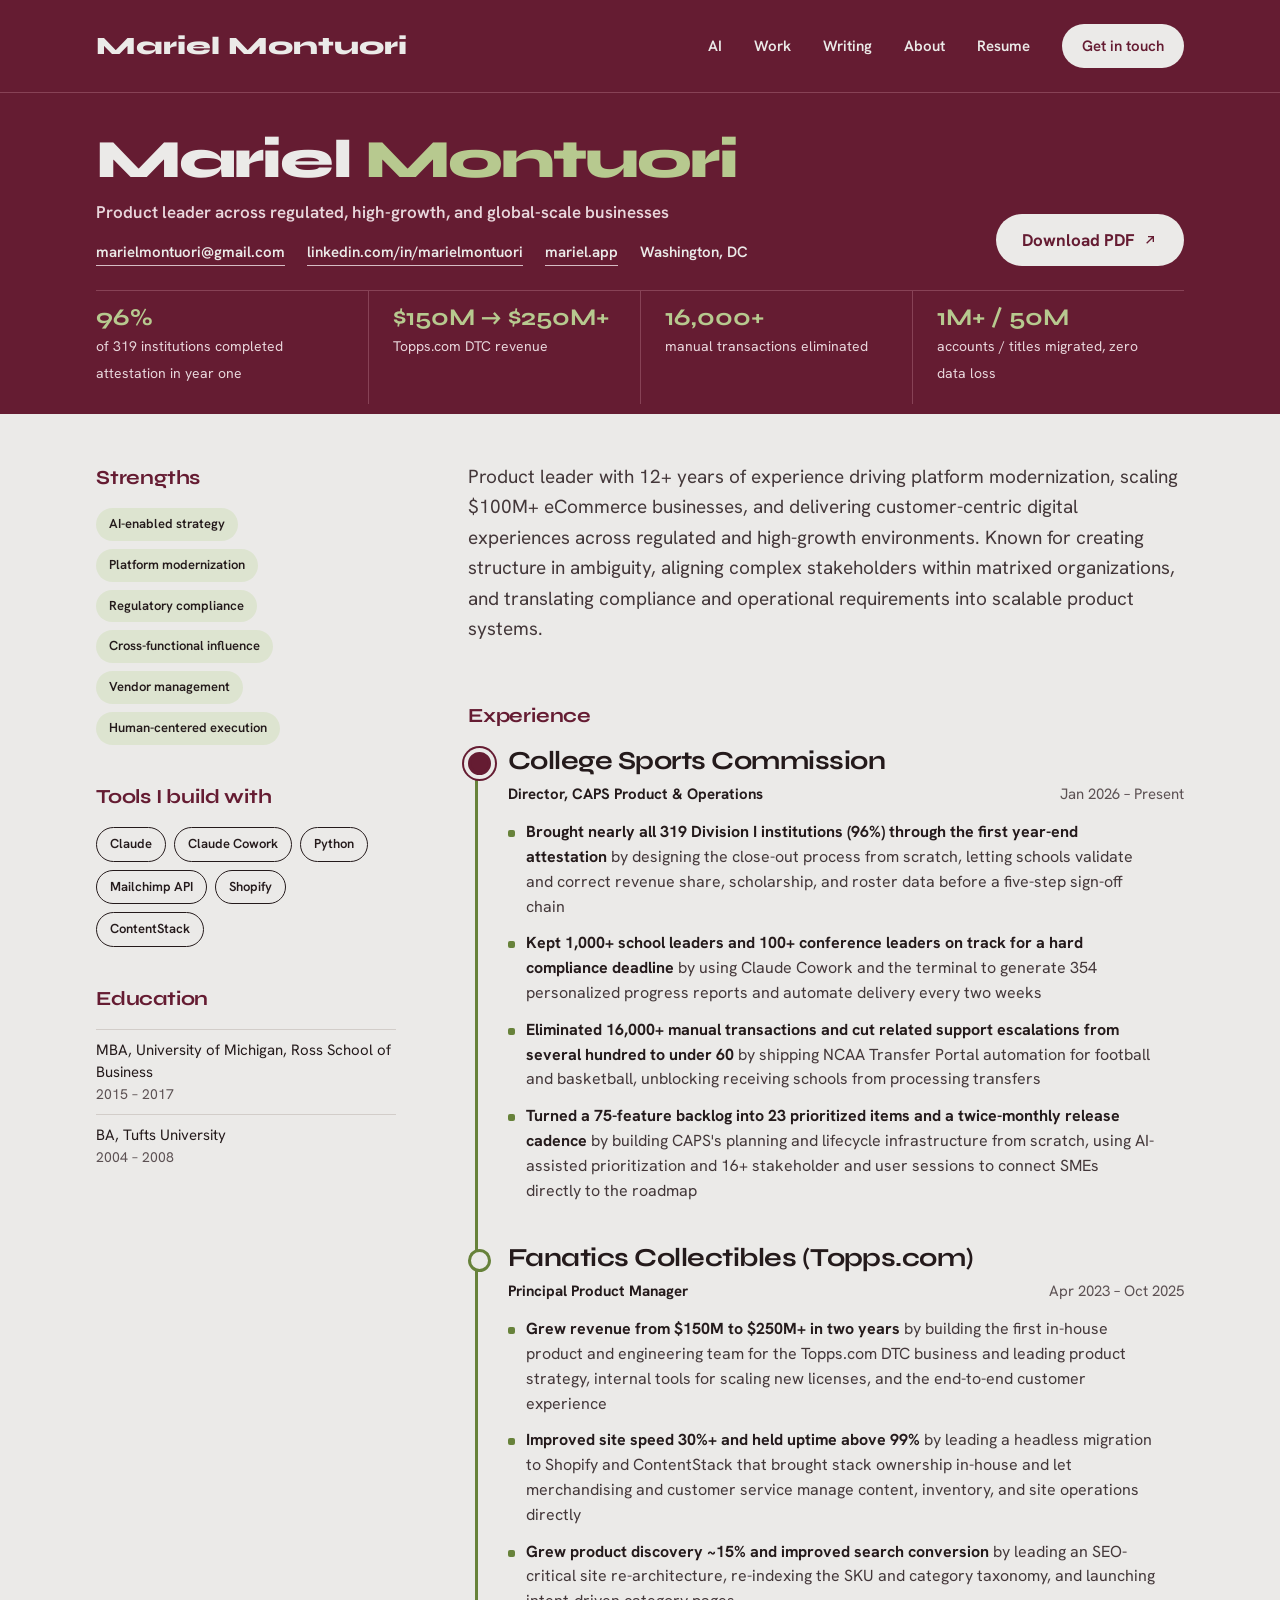
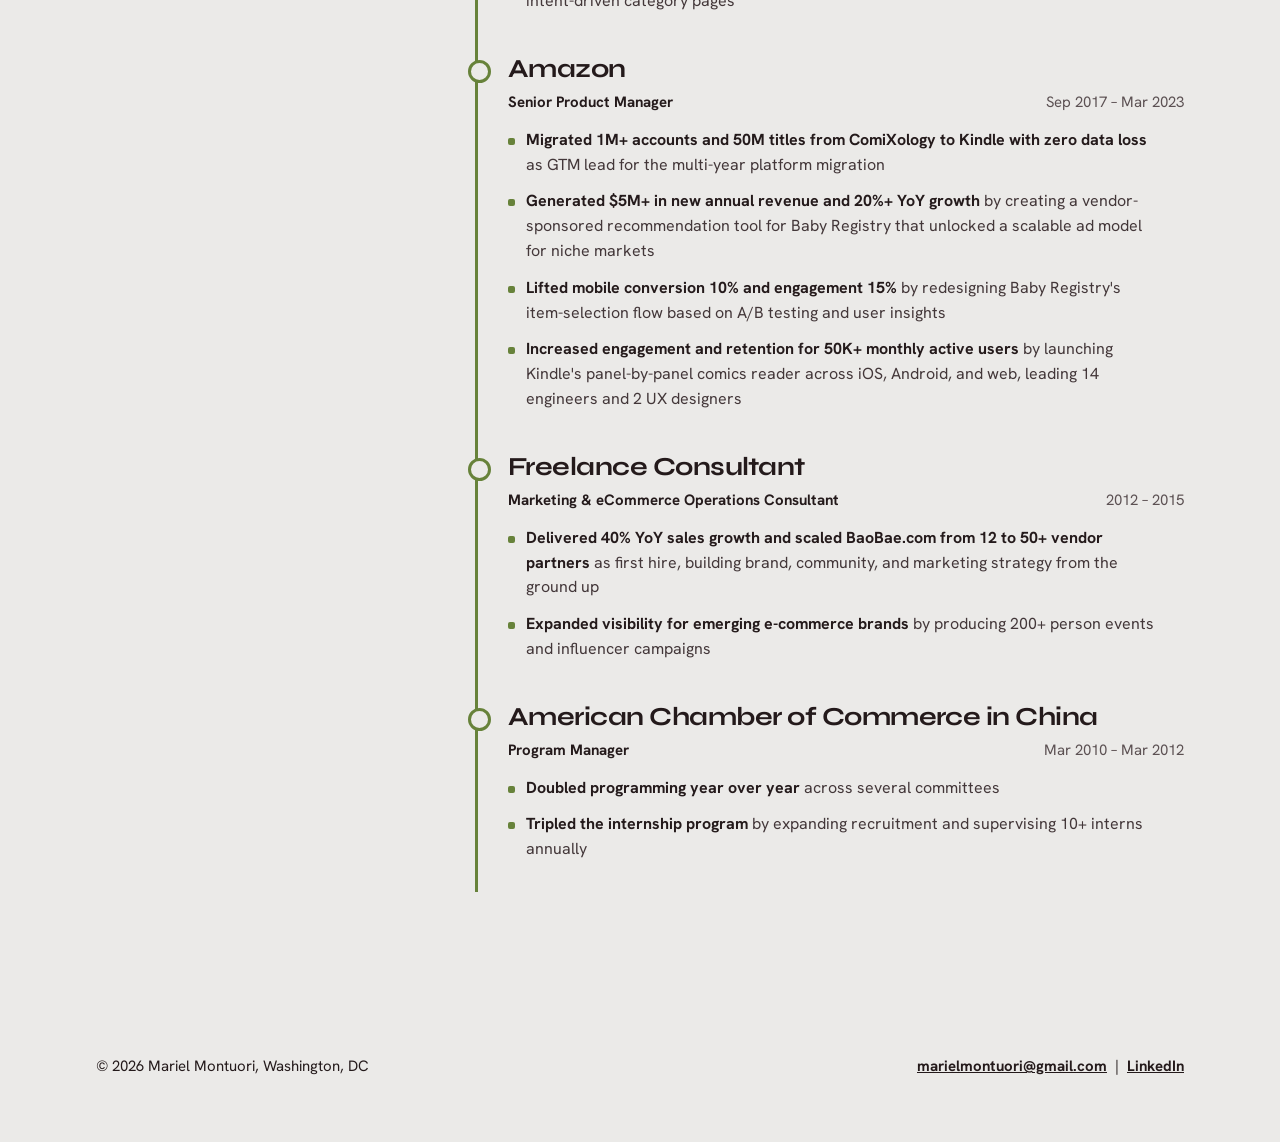
==== commit 6b823493: "Update index.html" ====
--- a/resume/index.html
+++ b/resume/index.html
@@ -92,6 +92,8 @@
   .cv-role li{font-size:10pt}
 }
 </style>
+<script>window.va = window.va || function () { (window.vaq = window.vaq || []).push(arguments); };</script>
+<script defer src="/_vercel/insights/script.js"></script>
 </head>
 <body>
 <nav class="site-nav" aria-label="Main">
@@ -124,7 +126,7 @@
   </div>
   <div class="wrap cv-strip-wrap">
     <div class="cv-strip">
-      <div><b>319</b><span>institutions in the first attestation cycle</span></div>
+      <div><b>96%</b><span>of 319 institutions completed attestation in year one</span></div>
       <div><b>$150M → $250M+</b><span>Topps.com DTC revenue</span></div>
       <div><b>16,000+</b><span>manual transactions eliminated</span></div>
       <div><b>1M+ / 50M</b><span>accounts / titles migrated, zero data loss</span></div>
@@ -159,8 +161,8 @@
         <div class="cv-when"><span>Director, CAPS Product &amp; Operations</span><span>Jan 2026 – Present</span></div>
       </header>
       <ul>
-        <li><strong>Enabled 319 Division I institutions to validate revenue share, scholarship, and roster data and attest to compliance with the House v. NCAA settlement</strong> by designing the first year-end close-out process from scratch, with no prior cycle or benchmark to build from</li>
-        <li><strong>Gave every member school and conference a clear view of its attestation progress</strong> by using Claude Cowork and the terminal to generate personalized reports for each school and automate delivery to the correct account holders</li>
+        <li><strong>Brought nearly all 319 Division I institutions (96%) through the first year-end attestation</strong> by designing the close-out process from scratch, letting schools validate and correct revenue share, scholarship, and roster data before a five-step sign-off chain</li>
+        <li><strong>Kept 1,000+ school leaders and 100+ conference leaders on track for a hard compliance deadline</strong> by using Claude Cowork and the terminal to generate 354 personalized progress reports and automate delivery every two weeks</li>
         <li><strong>Eliminated 16,000+ manual transactions and cut related support escalations from several hundred to under 60</strong> by shipping NCAA Transfer Portal automation for football and basketball, unblocking receiving schools from processing transfers</li>
         <li><strong>Turned a 75-feature backlog into 23 prioritized items and a twice-monthly release cadence</strong> by building CAPS's planning and lifecycle infrastructure from scratch, using AI-assisted prioritization and 16+ stakeholder and user sessions to connect SMEs directly to the roadmap</li>
       </ul>
--- a/styles.css
+++ b/styles.css
@@ -152,7 +152,13 @@
 .steps li::before{content:counter(s);grid-row:span 2;font-family:var(--display);font-weight:700;font-size:28px;line-height:1.1;color:var(--pop)}
 .steps b{color:var(--ink);font-size:18px}
 .shot{margin:0;aspect-ratio:16/9;border-radius:8px;background:var(--photo);display:flex;align-items:center;justify-content:center;text-align:center;padding:24px;color:var(--muted);font-size:15px}
-.page-foot{padding:56px 0 64px;display:flex;justify-content:space-between;flex-wrap:wrap;gap:16px;font-size:15px}
+.plain-list{margin:0;padding-left:20px}
+.plain-list li{margin:6px 0}
+.plain-list li::marker{color:var(--pop)}
+.shot-img{margin:0}
+.shot-img img{width:100%;height:auto;max-width:900px;border-radius:8px;border:1px solid var(--rule)}
+.shot-img figcaption{margin-top:12px;font-size:14px;color:var(--muted)}
+.page-foot{padding-top:56px;padding-bottom:64px;display:flex;justify-content:space-between;flex-wrap:wrap;gap:16px;font-size:15px}
 .page-foot a{font-weight:700}
 
 /* Resume */
@@ -225,3 +231,107 @@
   .cs{padding:44px 0}
   .resume-top h1{font-size:36px}
 }
+
+/* ---------- Writing landing ---------- */
+.wl-head{background:var(--band);color:var(--band-text)}
+.wl-head .wrap{padding-top:44px;padding-bottom:44px;display:grid;grid-template-columns:repeat(12,minmax(0,1fr));column-gap:24px;align-items:center}
+.wl-head h1{grid-column:span 6;font-size:52px;font-weight:800;line-height:1;letter-spacing:-.035em}
+.wl-head h1 span{color:#B7C98F;white-space:nowrap}
+.wl-head blockquote{grid-column:8 / span 5;margin:0;padding-left:24px;border-left:4px solid #8FAE55}
+.wl-head blockquote p{font-family:var(--display);font-weight:700;font-size:30px;line-height:1.15;letter-spacing:-.02em}
+.wl-head cite{display:block;margin-top:12px;font-style:normal;font-size:14px;font-weight:600;color:var(--band-muted)}
+.wl-head cite a{color:var(--band-text)}
+.tiles{display:grid;grid-template-columns:repeat(auto-fill,minmax(340px,1fr));gap:24px;margin:56px 0 112px}
+.tile{display:flex;flex-direction:column;gap:16px;padding:32px;border-radius:12px;background:#F5F4F2;border:1px solid var(--rule);border-top:4px solid var(--pop);text-decoration:none;color:inherit;min-height:320px}
+.tile h2{font-size:30px;line-height:1.1;letter-spacing:-.025em}
+.tile .q{margin:0;padding-left:14px;border-left:3px solid var(--pop);font-size:17px;line-height:1.5;font-style:italic;color:var(--body)}
+.tile p:not(.q){color:var(--body)}
+.tile .more{margin-top:auto;font-size:15px}
+.tile:hover{border-color:var(--accent);border-top-color:var(--accent)}
+.tile:hover h2{color:var(--accent)}
+.tile--series{background:var(--chip);border-color:var(--chip);border-top-color:var(--accent)}
+.kicker{display:flex;flex-wrap:wrap;gap:8px;align-items:center;font-size:13px;font-weight:700}
+.kicker .tag{padding:5px 12px;border-radius:999px;background:var(--chip)}
+.tile--series .kicker .tag{background:#F5F4F2}
+.kicker .time{color:var(--muted)}
+
+/* ---------- Blog post ---------- */
+.post-head{padding-top:40px;padding-bottom:56px;border-bottom:3px solid var(--pop);margin-bottom:56px}
+.post-head h1{font-size:76px;font-weight:800;line-height:.98;letter-spacing:-.04em;margin:24px 0 20px;max-width:14ch}
+.post-head .dek{font-size:22px;line-height:1.5;color:var(--body);max-width:52ch}
+.post-body{max-width:680px;font-size:19px;line-height:1.7;color:var(--body)}
+.post-body p{margin:0 0 22px}
+.post-body h2{font-size:30px;line-height:1.15;color:var(--ink);margin:52px 0 16px}
+.post-body h2 .num{color:var(--pop);margin-right:12px}
+.post-body ul{list-style:none;margin:8px 0 28px;padding:0}
+.post-body li{padding:14px 0 14px 28px;border-top:1px solid var(--rule);position:relative}
+.post-body li:last-child{border-bottom:1px solid var(--rule)}
+.post-body li::before{content:"";position:absolute;left:0;top:27px;width:14px;height:3px;background:var(--pop)}
+.post-body .pull{font-family:var(--display);font-weight:700;font-size:36px;line-height:1.15;letter-spacing:-.02em;color:var(--accent);margin:48px 0 40px;padding-left:24px;border-left:4px solid var(--pop)}
+.post-close{max-width:680px;margin:56px 0 0;padding:40px;border-radius:12px;background:var(--band);color:var(--band-text)}
+.post-close p{font-family:var(--display);font-weight:700;font-size:26px;line-height:1.2;margin-bottom:24px}
+.post-close .btn{border-color:var(--band-text);background:var(--band-text);color:var(--band)}
+.post-next{display:flex;justify-content:space-between;align-items:center;gap:24px;margin:72px 0 24px;padding:32px 0;border-top:1px solid var(--rule);border-bottom:1px solid var(--rule);text-decoration:none}
+.post-next small{display:block;font-size:14px;font-weight:700;color:var(--muted);margin-bottom:6px}
+.post-next strong{font-family:var(--display);font-size:30px;line-height:1.15}
+.post-next:hover strong{color:var(--accent)}
+
+@media (max-width:1100px){
+  .wl-head h1{font-size:44px}
+  .wl-head blockquote p{font-size:25px}
+  .post-head h1{font-size:60px}
+}
+@media (max-width:820px){
+  .wl-head .wrap{display:flex;flex-direction:column;align-items:flex-start;gap:20px;padding-top:32px;padding-bottom:32px}
+  .wl-head h1{font-size:38px}
+  .wl-head blockquote p{font-size:22px}
+  .tiles{grid-template-columns:1fr;margin:32px 0 72px}
+  .tile{min-height:0;padding:26px}
+  .tile h2{font-size:26px}
+  .post-head h1{font-size:42px}
+  .post-head .dek{font-size:19px}
+  .post-body{font-size:17px}
+  .post-body h2{font-size:24px}
+  .post-body .pull{font-size:26px}
+  .post-close{padding:28px}
+  .post-close p{font-size:21px}
+  .post-next strong{font-size:22px}
+}
+
+/* ---------- Homepage lower sections ---------- */
+.how-band{margin-top:144px;padding:104px 0;background:var(--chip)}
+.how-head{display:flex;justify-content:space-between;align-items:end;gap:24px;margin-bottom:48px}
+.how-head h2{font-size:54px;line-height:1.05}
+.how-grid{display:grid;grid-template-columns:repeat(3,minmax(0,1fr));gap:24px}
+.how-item{padding:32px;background:var(--bg);border-radius:12px;border-top:4px solid var(--accent)}
+.how-item h3{font-size:28px;line-height:1.1;margin-bottom:14px;color:var(--accent)}
+.how-item p{color:var(--body)}
+.writing-band{padding:120px 0;background:var(--bg)}
+.writing-band .section-head h2{font-size:54px;line-height:1.05;margin-top:12px}
+.tiles--home{margin:0}
+.about2{padding-top:120px;padding-bottom:144px;border-top:1px solid var(--rule)}
+.about2-h{font-size:54px;line-height:1.05;margin:12px 0 40px}
+.route--big{font-family:var(--display);font-weight:700;font-size:19px;line-height:1.5;letter-spacing:-.01em;gap:10px 0;padding:22px 0;border-top:3px solid var(--pop);border-bottom:1px solid var(--rule);color:var(--body)}
+.route--big li:not(:last-child)::after{content:"";display:inline-block;width:5px;height:5px;border-radius:50%;background:var(--pop);vertical-align:middle;margin:0 14px 3px}
+.about2-body{display:grid;grid-template-columns:repeat(12,minmax(0,1fr));column-gap:24px;margin-top:48px}
+.about2-text{grid-column:span 7;display:flex;flex-direction:column;gap:22px;font-size:18px;line-height:1.65;color:var(--body)}
+.about2-facts{grid-column:9 / span 4;display:flex;flex-direction:column;gap:24px;font-size:16px}
+.about2-facts small{display:block;font-size:13px;font-weight:700;color:var(--muted);padding-bottom:4px}
+.about2-facts div{padding-bottom:20px;border-bottom:1px solid var(--rule)}
+@media (max-width:1100px){
+  .how-head h2{font-size:44px}
+}
+@media (max-width:820px){
+  .how-band{margin-top:88px;padding:64px 0}
+  .how-head{flex-direction:column;align-items:flex-start;margin-bottom:28px}
+  .how-head h2{font-size:34px}
+  .how-grid{grid-template-columns:1fr}
+  .how-item{padding:24px}
+  .writing-band{padding:72px 0}
+  .writing-band .section-head h2{font-size:34px}
+  .about2{padding-top:72px;padding-bottom:88px}
+  .about2-h{font-size:34px;margin-bottom:24px}
+  .route--big{font-size:16px;padding:18px 0}
+  .route--big li:not(:last-child)::after{margin:0 10px 3px}
+  .about2-body{display:flex;flex-direction:column;gap:32px;margin-top:32px}
+}
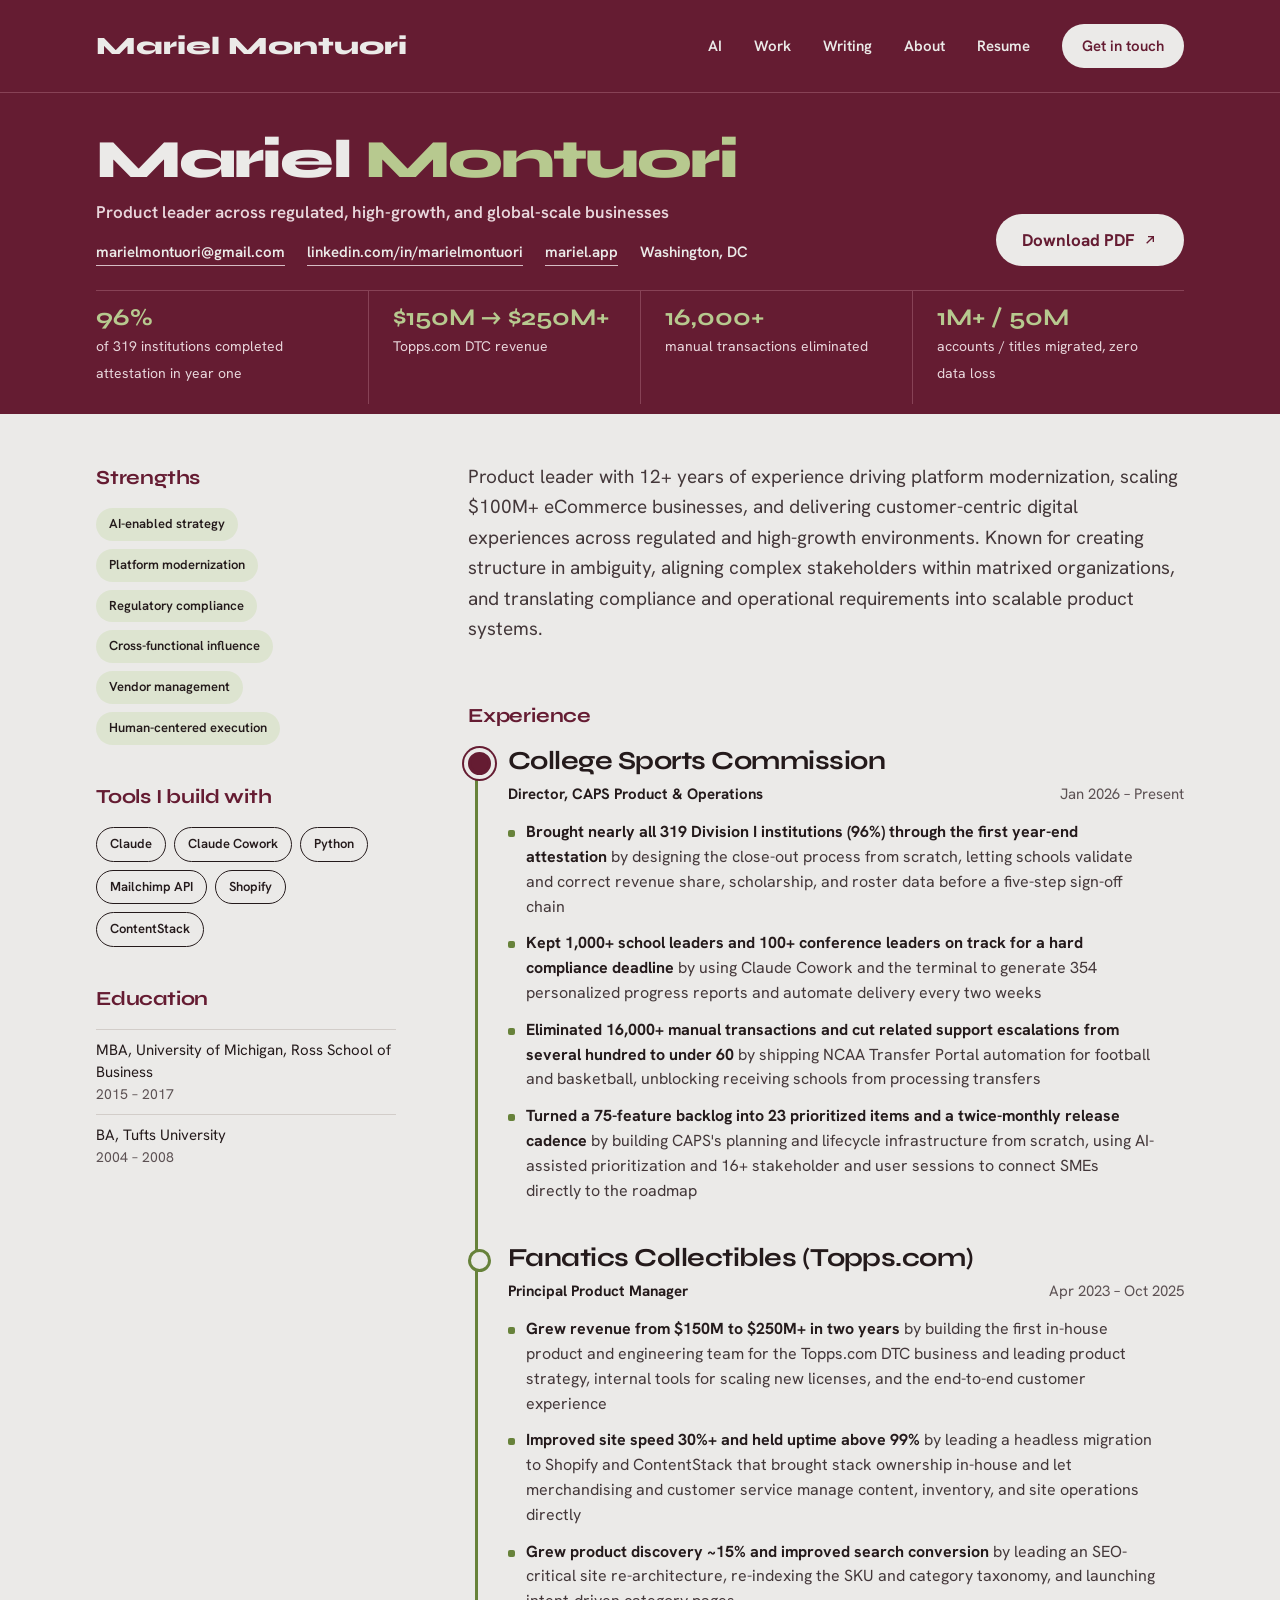
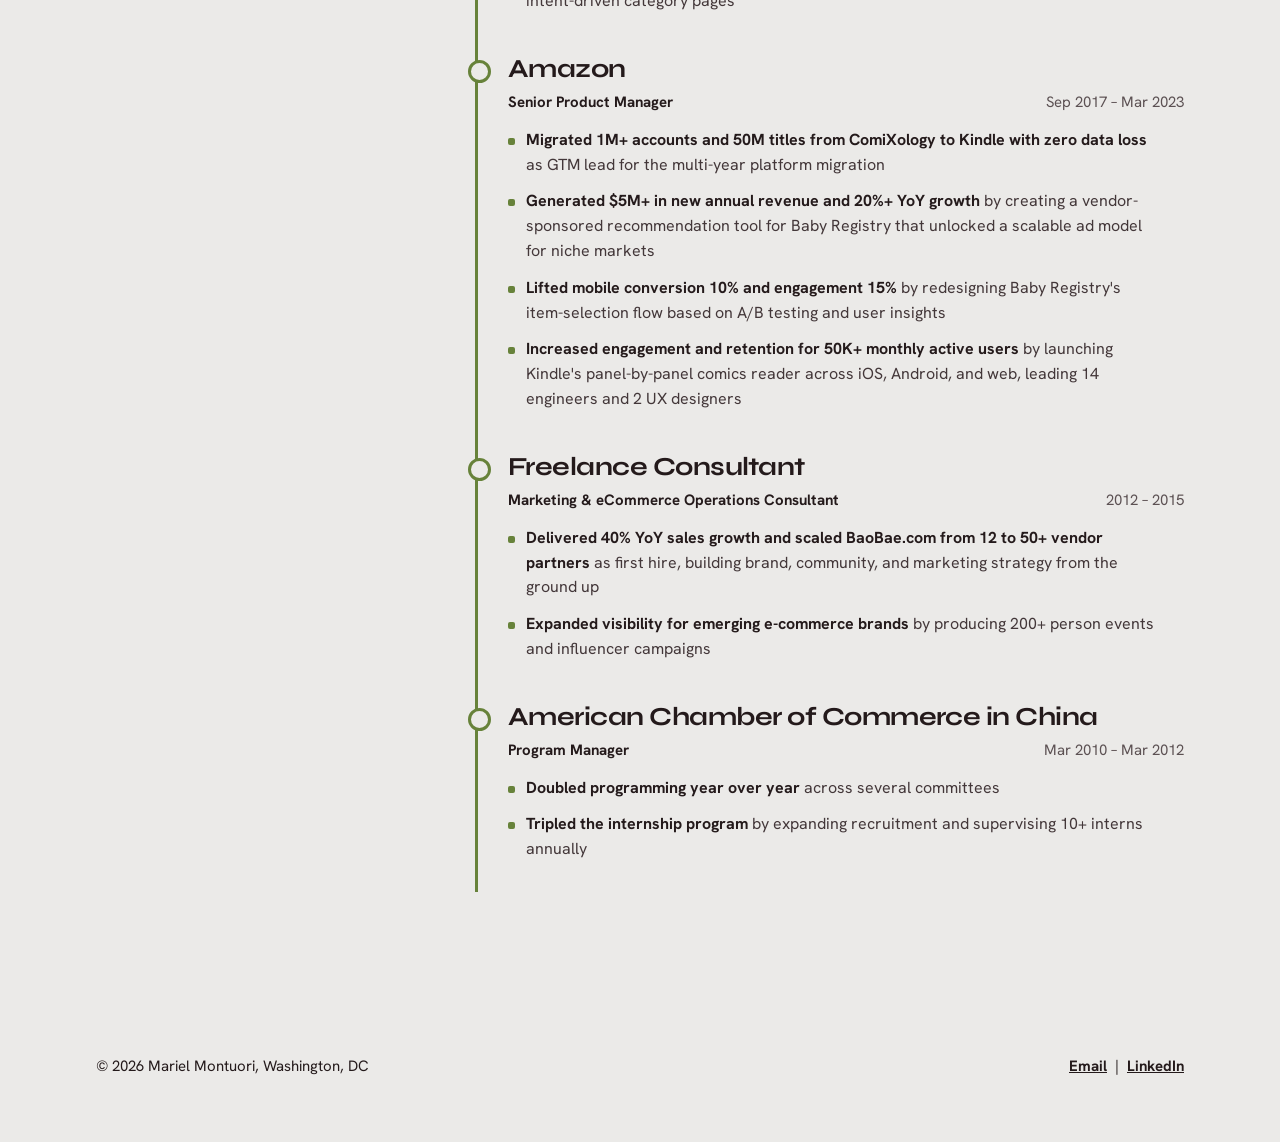
==== commit b8bd0315: "Update index.html" ====
--- a/resume/index.html
+++ b/resume/index.html
@@ -216,7 +216,7 @@
 
 <footer class="wrap page-foot">
   <span>© 2026 Mariel Montuori, Washington, DC</span>
-  <span><a href="mailto:marielmontuori@gmail.com">marielmontuori@gmail.com</a> &nbsp;|&nbsp; <a href="https://linkedin.com/in/marielmontuori">LinkedIn</a></span>
+  <span><a href="mailto:marielmontuori@gmail.com">Email</a> &nbsp;|&nbsp; <a href="https://linkedin.com/in/marielmontuori">LinkedIn</a></span>
 </footer>
 </body>
 </html>
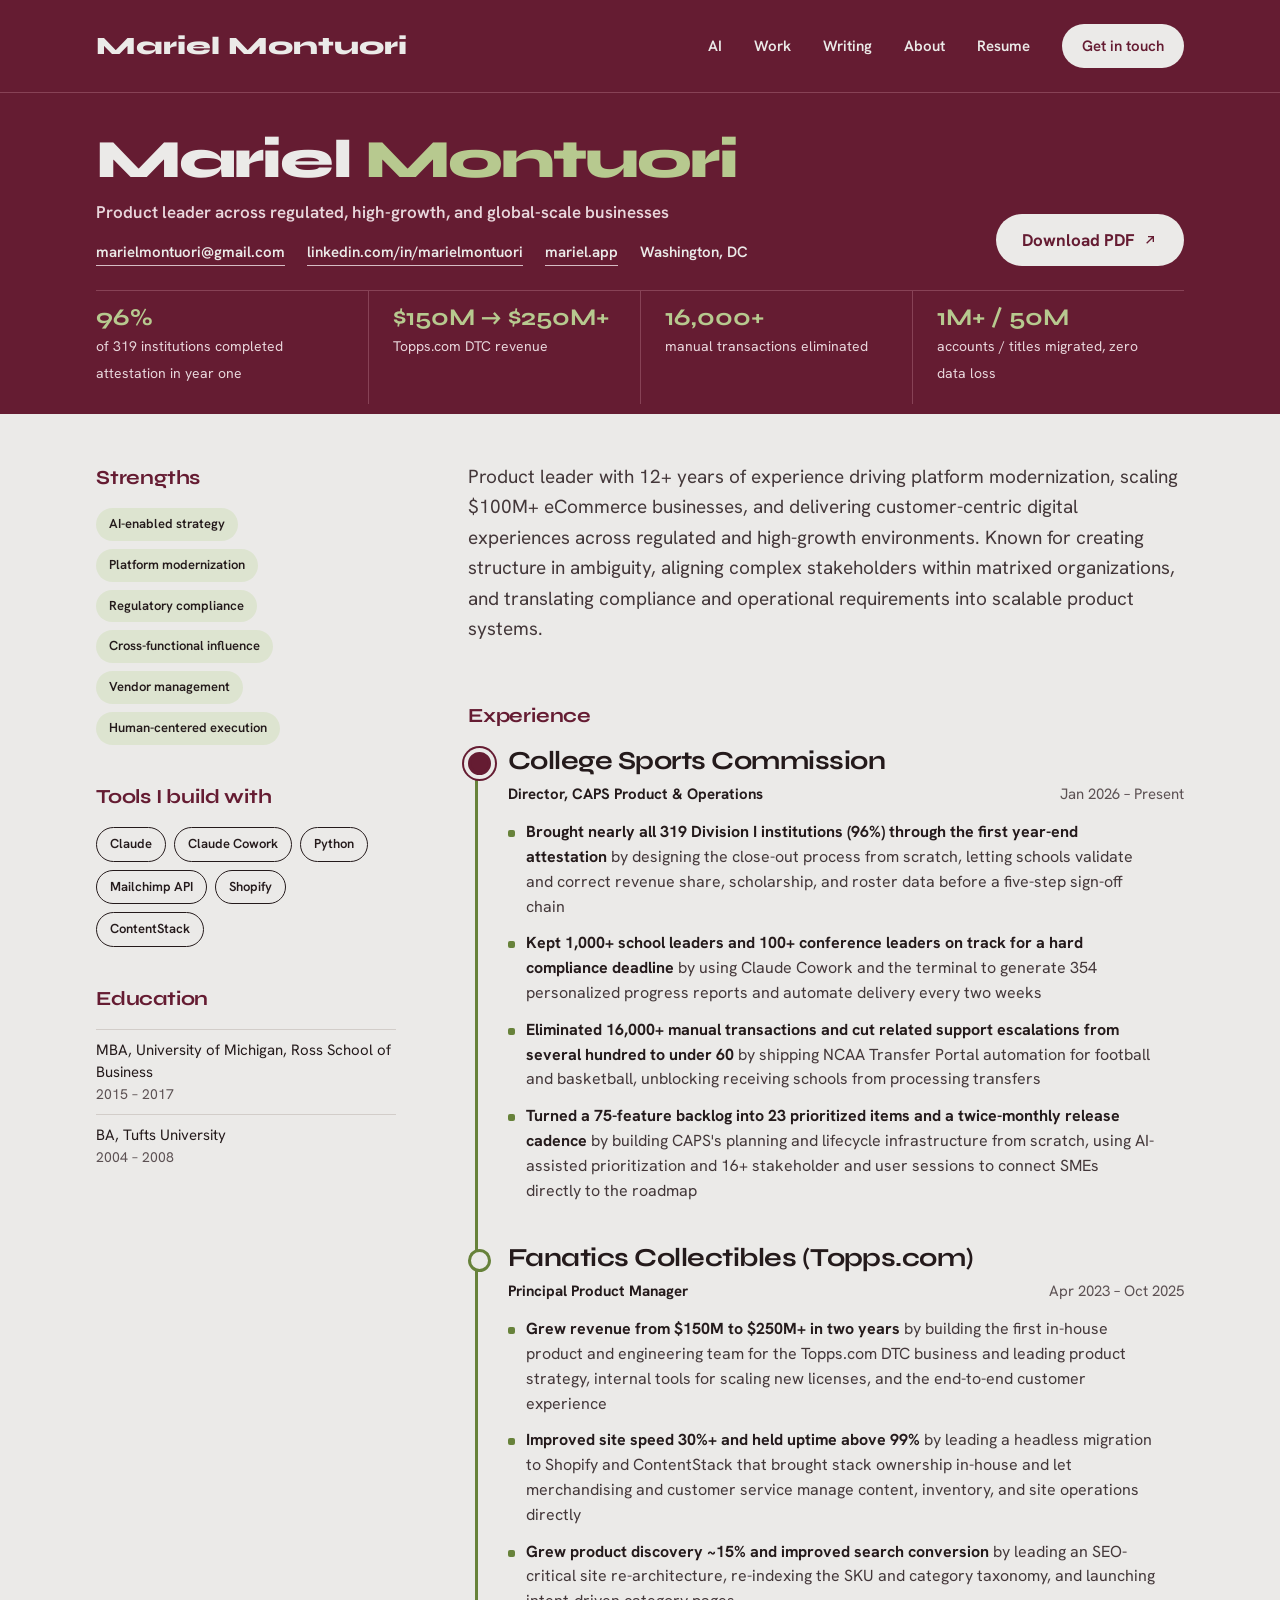
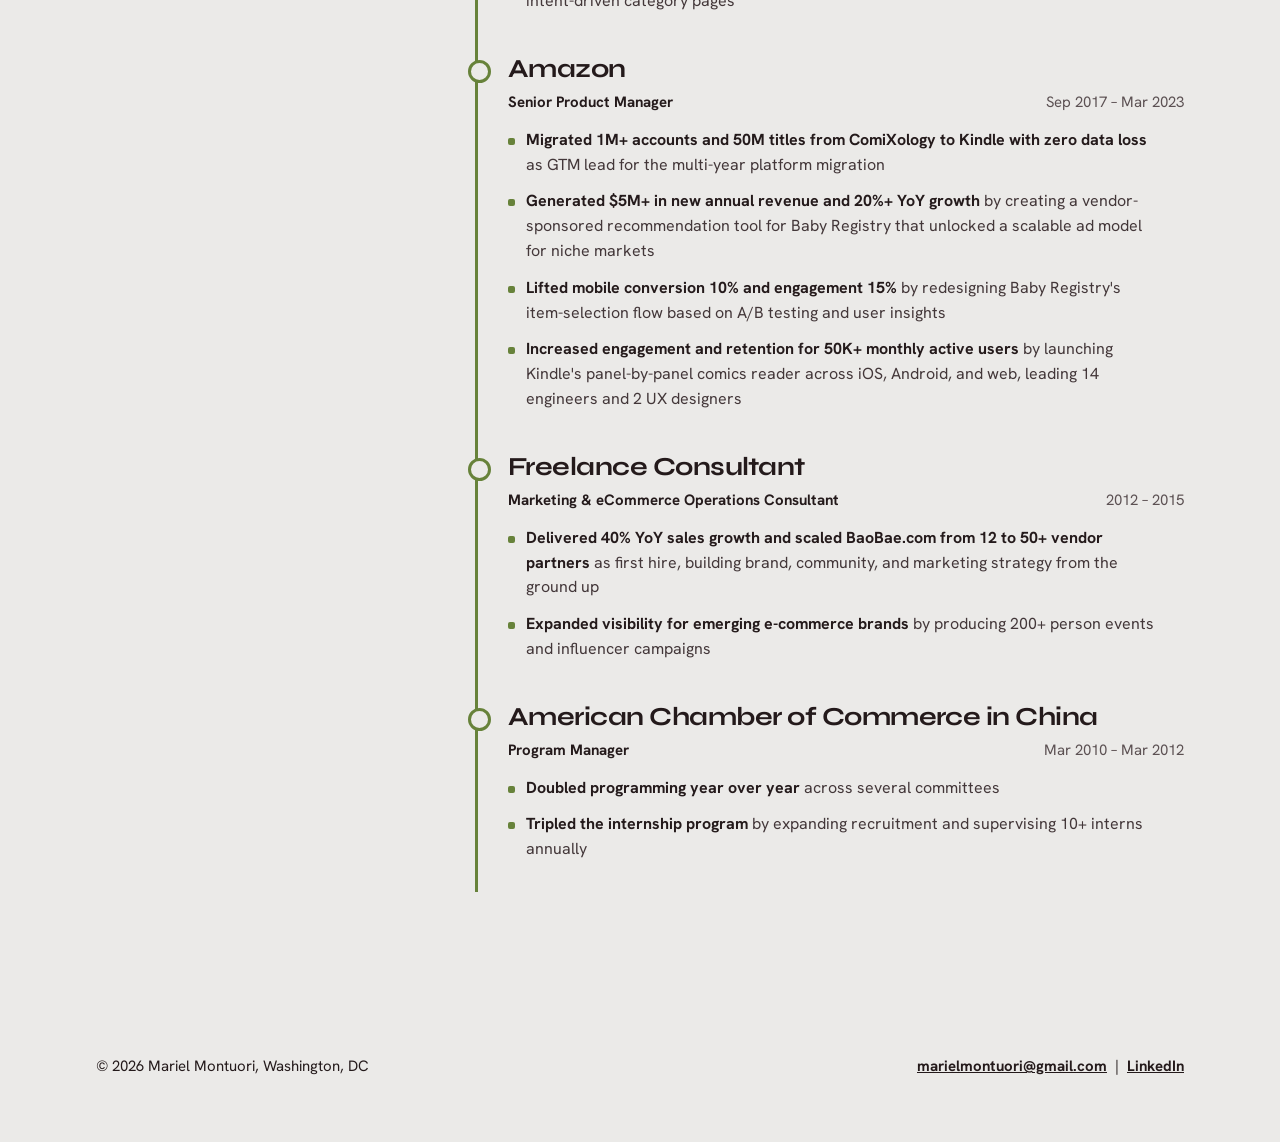
==== commit 11c3ba91: "Update index.html" ====
--- a/resume/index.html
+++ b/resume/index.html
@@ -69,6 +69,9 @@
   .cv-tag{font-size:15px}
   .cv-links{font-size:14px;gap:6px 16px}
   .cv-dl{min-height:44px;width:fit-content}
+}
+@media (max-width:400px){
+  .cv-hero h1{font-size:26px}
   .cv-hero .cv-strip-wrap{display:none}
   .cv-strip b{font-size:24px}
   .cv-strip div,.cv-strip div + div{padding:16px 12px 18px 0}
@@ -216,7 +219,7 @@
 
 <footer class="wrap page-foot">
   <span>© 2026 Mariel Montuori, Washington, DC</span>
-  <span><a href="mailto:marielmontuori@gmail.com">Email</a> &nbsp;|&nbsp; <a href="https://linkedin.com/in/marielmontuori">LinkedIn</a></span>
+  <span><a href="mailto:marielmontuori@gmail.com">marielmontuori@gmail.com</a> &nbsp;|&nbsp; <a href="https://linkedin.com/in/marielmontuori">LinkedIn</a></span>
 </footer>
 </body>
 </html>
--- a/styles.css
+++ b/styles.css
@@ -206,7 +206,8 @@
   .nav-links .show-xs{display:inline}
   .hero h1{font-size:35px}
   .hero p{font-size:18px}
-  .photo{max-width:320px;width:100%}
+  .hero .photo{order:-1;width:104px;max-width:104px;aspect-ratio:1;border-radius:50%;margin-bottom:-8px;border:3px solid var(--bg);box-shadow:0 0 0 2px var(--pop)}
+  .hero .photo img{object-position:50% 25%}
   .timeline{grid-template-columns:1fr;row-gap:32px}
   .timeline::before{top:0;bottom:0;left:7px;right:auto;width:3px;height:auto}
   .timeline li{padding-top:0;padding-left:40px}
@@ -335,3 +336,13 @@
   .route--big li:not(:last-child)::after{margin:0 10px 3px}
   .about2-body{display:flex;flex-direction:column;gap:32px;margin-top:32px}
 }
+
+/* ---------- Mobile nav: name on top, all links below ---------- */
+@media (max-width:820px){
+  html{scroll-padding-top:128px}
+  .site-nav .wrap{flex-wrap:wrap;row-gap:10px;padding-top:14px;padding-bottom:12px}
+  .brand{font-size:20px}
+  .nav-links{width:100%;justify-content:space-between;gap:8px;font-size:14px}
+  .nav-links > a.hide-sm,.nav-links > a.hide-xs{display:inline}
+  .nav-links .cta{min-height:36px;padding:0 14px}
+}
